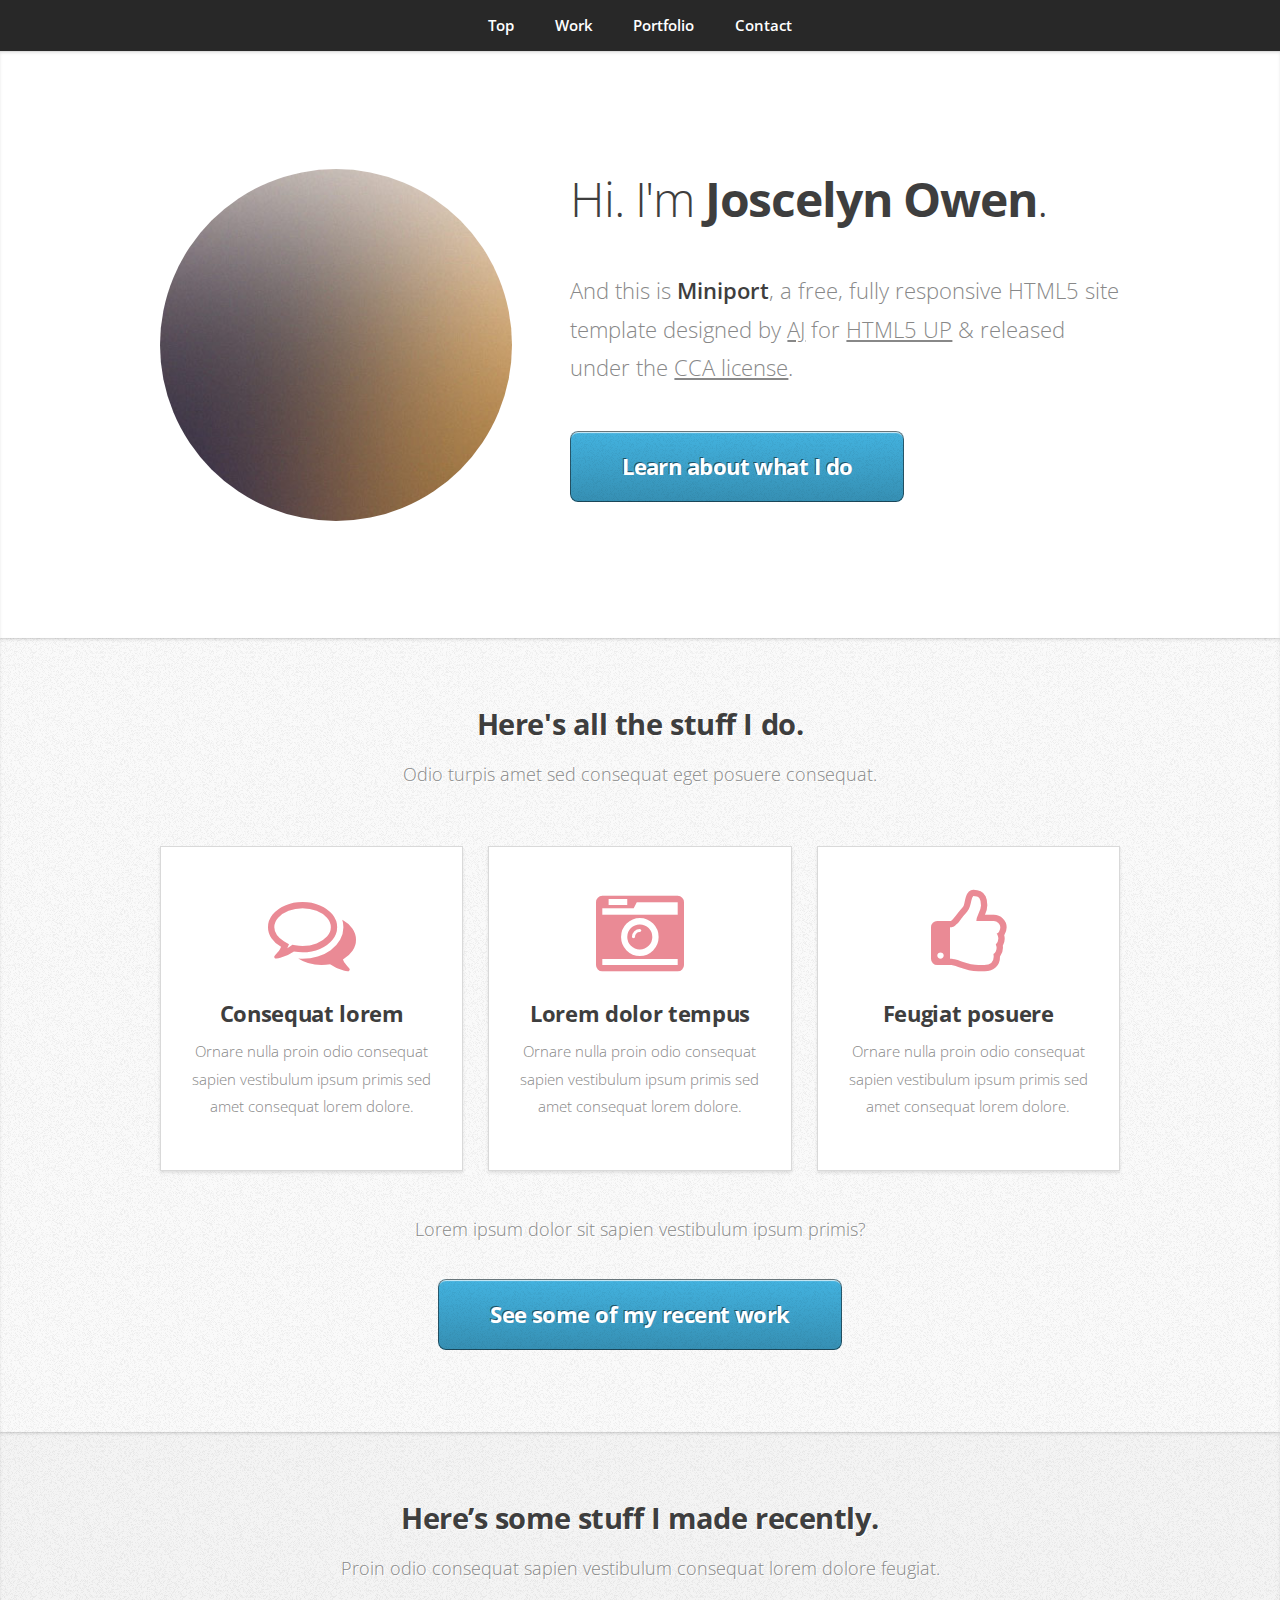
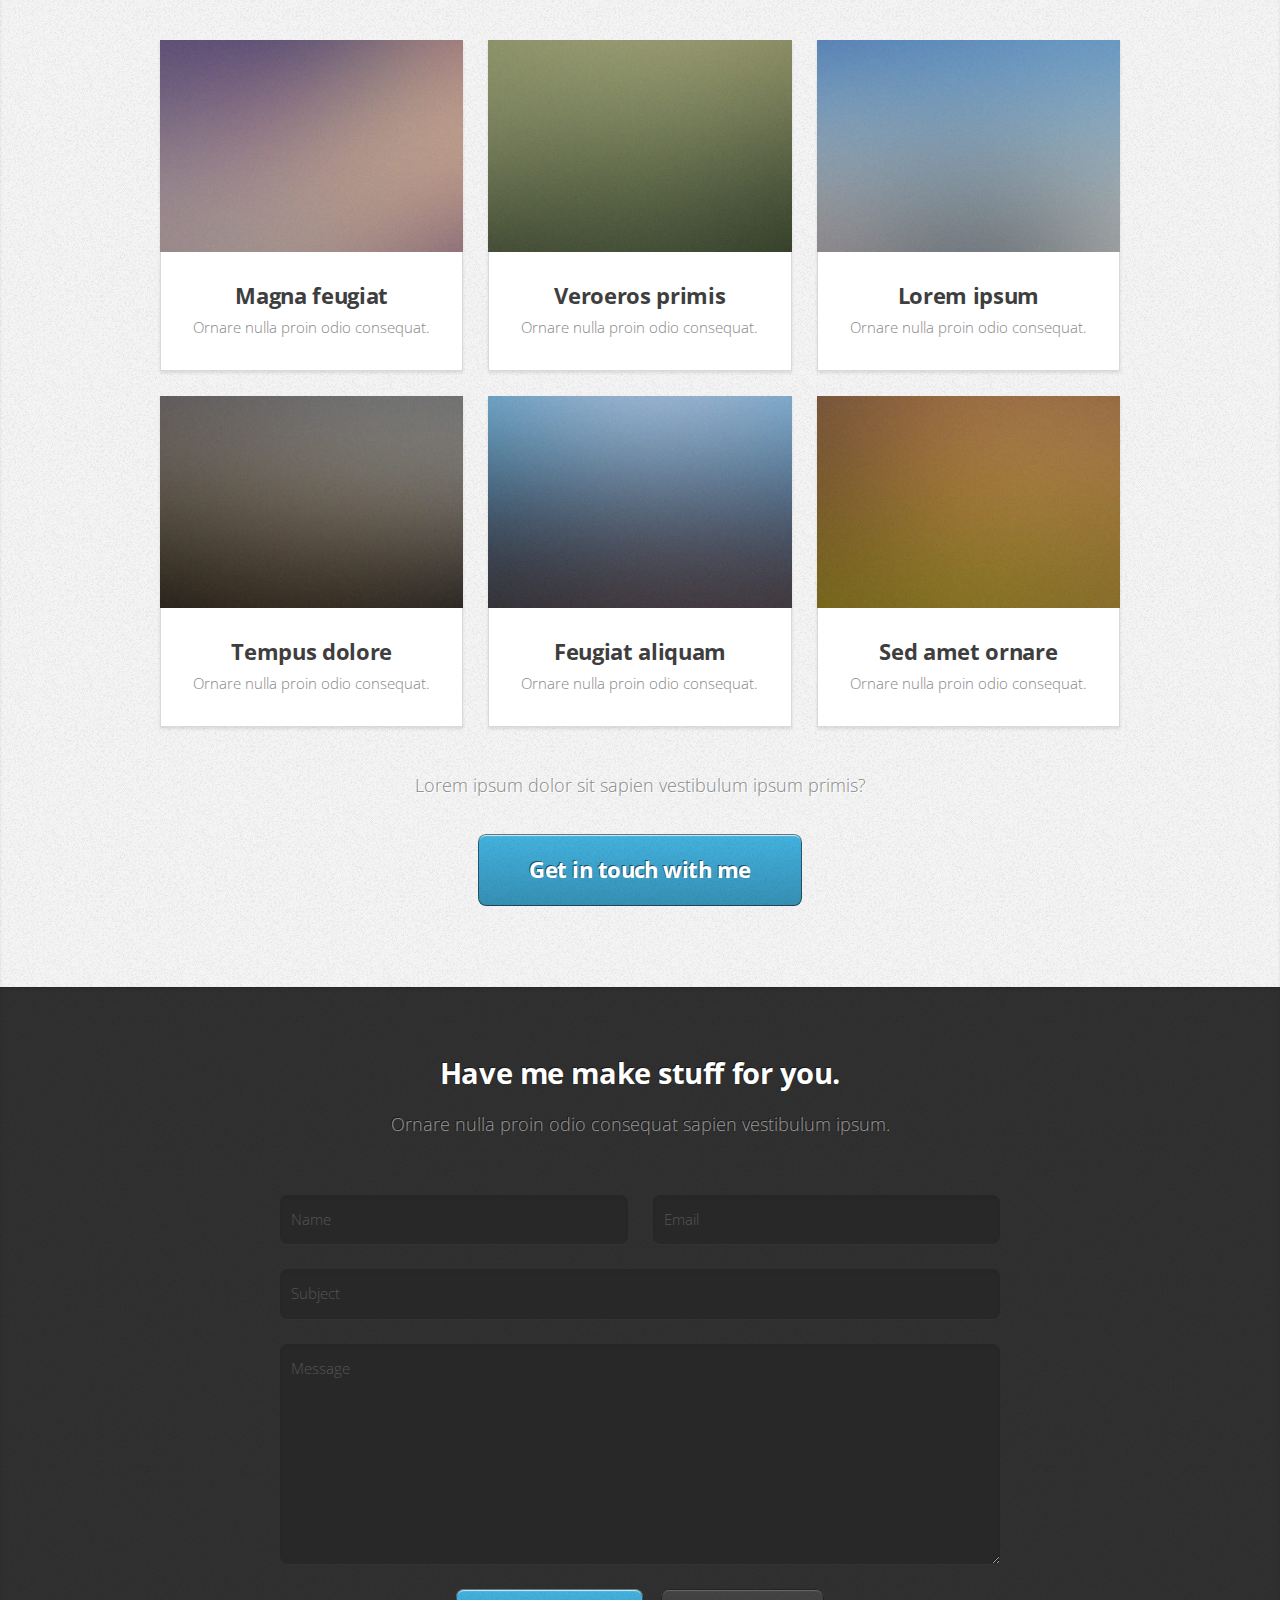
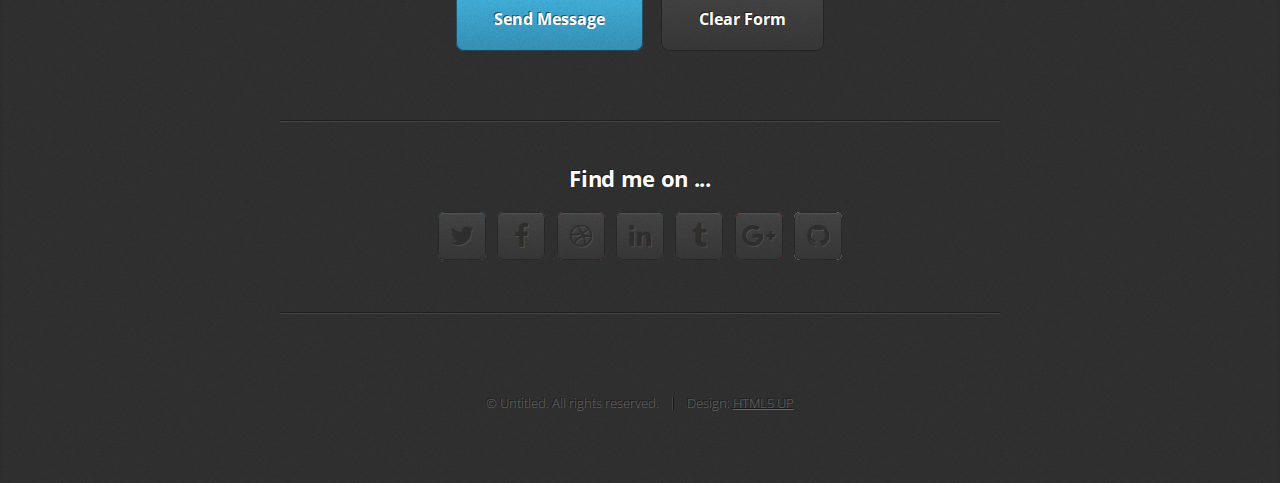
==== html5up-miniport/index.html @ d4a439ff "added a picture of me. changed the name to my name" ====
<!DOCTYPE HTML>
<!--
	Miniport by HTML5 UP
	html5up.net | @ajlkn
	Free for personal and commercial use under the CCA 3.0 license (html5up.net/license)
-->
<html>
	<head>
		<title>Joscelyn Owen Web Development</title>
		<meta charset="utf-8" />
		<meta name="viewport" content="width=device-width, initial-scale=1, user-scalable=no" />
		<link rel="stylesheet" href="assets/css/main.css" />
	</head>
	<body class="is-preload">

		<!-- Nav -->
			<nav id="nav">
				<ul class="container">
					<li><a href="#top">Top</a></li>
					<li><a href="#work">Work</a></li>
					<li><a href="#portfolio">Portfolio</a></li>
					<li><a href="#contact">Contact</a></li>
				</ul>
			</nav>

		<!-- Home -->
			<article id="top" class="wrapper style1">
				<div class="container">
					<div class="row">
						<div class="col-4 col-5-large col-12-medium">
							<span class="image fit"><img src="images/pic00.jpg" alt="" /></span>
						</div>
						<div class="col-8 col-7-large col-12-medium">
							<header>
								<h1>Hi. I'm <strong>Joscelyn Owen</strong>.</h1>
							</header>
							<p>And this is <strong>Miniport</strong>, a free, fully responsive HTML5 site template designed by <a href="http://twitter.com/ajlkn">AJ</a> for <a href="http://html5up.net">HTML5 UP</a> &amp; released under the <a href="http://html5up.net/license">CCA license</a>.</p>
							<a href="#work" class="button large scrolly">Learn about what I do</a>
						</div>
					</div>
				</div>
			</article>

		<!-- Work -->
			<article id="work" class="wrapper style2">
				<div class="container">
					<header>
						<h2>Here's all the stuff I do.</h2>
						<p>Odio turpis amet sed consequat eget posuere consequat.</p>
					</header>
					<div class="row aln-center">
						<div class="col-4 col-6-medium col-12-small">
							<section class="box style1">
								<span class="icon featured fa-comments-o"></span>
								<h3>Consequat lorem</h3>
								<p>Ornare nulla proin odio consequat sapien vestibulum ipsum primis sed amet consequat lorem dolore.</p>
							</section>
						</div>
						<div class="col-4 col-6-medium col-12-small">
							<section class="box style1">
								<span class="icon featured fa-camera-retro"></span>
								<h3>Lorem dolor tempus</h3>
								<p>Ornare nulla proin odio consequat sapien vestibulum ipsum primis sed amet consequat lorem dolore.</p>
							</section>
						</div>
						<div class="col-4 col-6-medium col-12-small">
							<section class="box style1">
								<span class="icon featured fa-thumbs-o-up"></span>
								<h3>Feugiat posuere</h3>
								<p>Ornare nulla proin odio consequat sapien vestibulum ipsum primis sed amet consequat lorem dolore.</p>
							</section>
						</div>
					</div>
					<footer>
						<p>Lorem ipsum dolor sit sapien vestibulum ipsum primis?</p>
						<a href="#portfolio" class="button large scrolly">See some of my recent work</a>
					</footer>
				</div>
			</article>

		<!-- Portfolio -->
			<article id="portfolio" class="wrapper style3">
				<div class="container">
					<header>
						<h2>Here’s some stuff I made recently.</h2>
						<p>Proin odio consequat  sapien vestibulum consequat lorem dolore feugiat.</p>
					</header>
					<div class="row">
						<div class="col-4 col-6-medium col-12-small">
							<article class="box style2">
								<a href="#" class="image featured"><img src="images/pic01.jpg" alt="" /></a>
								<h3><a href="#">Magna feugiat</a></h3>
								<p>Ornare nulla proin odio consequat.</p>
							</article>
						</div>
						<div class="col-4 col-6-medium col-12-small">
							<article class="box style2">
								<a href="#" class="image featured"><img src="images/pic02.jpg" alt="" /></a>
								<h3><a href="#">Veroeros primis</a></h3>
								<p>Ornare nulla proin odio consequat.</p>
							</article>
						</div>
						<div class="col-4 col-6-medium col-12-small">
							<article class="box style2">
								<a href="#" class="image featured"><img src="images/pic03.jpg" alt="" /></a>
								<h3><a href="#">Lorem ipsum</a></h3>
								<p>Ornare nulla proin odio consequat.</p>
							</article>
						</div>
						<div class="col-4 col-6-medium col-12-small">
							<article class="box style2">
								<a href="#" class="image featured"><img src="images/pic04.jpg" alt="" /></a>
								<h3><a href="#">Tempus dolore</a></h3>
								<p>Ornare nulla proin odio consequat.</p>
							</article>
						</div>
						<div class="col-4 col-6-medium col-12-small">
							<article class="box style2">
								<a href="#" class="image featured"><img src="images/pic05.jpg" alt="" /></a>
								<h3><a href="#">Feugiat aliquam</a></h3>
								<p>Ornare nulla proin odio consequat.</p>
							</article>
						</div>
						<div class="col-4 col-6-medium col-12-small">
							<article class="box style2">
								<a href="#" class="image featured"><img src="images/pic06.jpg" alt="" /></a>
								<h3><a href="#">Sed amet ornare</a></h3>
								<p>Ornare nulla proin odio consequat.</p>
							</article>
						</div>
					</div>
					<footer>
						<p>Lorem ipsum dolor sit sapien vestibulum ipsum primis?</p>
						<a href="#contact" class="button large scrolly">Get in touch with me</a>
					</footer>
				</div>
			</article>

		<!-- Contact -->
			<article id="contact" class="wrapper style4">
				<div class="container medium">
					<header>
						<h2>Have me make stuff for you.</h2>
						<p>Ornare nulla proin odio consequat sapien vestibulum ipsum.</p>
					</header>
					<div class="row">
						<div class="col-12">
							<form method="post" action="#">
								<div class="row">
									<div class="col-6 col-12-small">
										<input type="text" name="name" id="name" placeholder="Name" />
									</div>
									<div class="col-6 col-12-small">
										<input type="text" name="email" id="email" placeholder="Email" />
									</div>
									<div class="col-12">
										<input type="text" name="subject" id="subject" placeholder="Subject" />
									</div>
									<div class="col-12">
										<textarea name="message" id="message" placeholder="Message"></textarea>
									</div>
									<div class="col-12">
										<ul class="actions">
											<li><input type="submit" value="Send Message" /></li>
											<li><input type="reset" value="Clear Form" class="alt" /></li>
										</ul>
									</div>
								</div>
							</form>
						</div>
						<div class="col-12">
							<hr />
							<h3>Find me on ...</h3>
							<ul class="social">
								<li><a href="#" class="icon fa-twitter"><span class="label">Twitter</span></a></li>
								<li><a href="#" class="icon fa-facebook"><span class="label">Facebook</span></a></li>
								<li><a href="#" class="icon fa-dribbble"><span class="label">Dribbble</span></a></li>
								<li><a href="#" class="icon fa-linkedin"><span class="label">LinkedIn</span></a></li>
								<li><a href="#" class="icon fa-tumblr"><span class="label">Tumblr</span></a></li>
								<li><a href="#" class="icon fa-google-plus"><span class="label">Google+</span></a></li>
								<li><a href="#" class="icon fa-github"><span class="label">Github</span></a></li>
								<!--
								<li><a href="#" class="icon fa-rss"><span>RSS</span></a></li>
								<li><a href="#" class="icon fa-instagram"><span>Instagram</span></a></li>
								<li><a href="#" class="icon fa-foursquare"><span>Foursquare</span></a></li>
								<li><a href="#" class="icon fa-skype"><span>Skype</span></a></li>
								<li><a href="#" class="icon fa-soundcloud"><span>Soundcloud</span></a></li>
								<li><a href="#" class="icon fa-youtube"><span>YouTube</span></a></li>
								<li><a href="#" class="icon fa-blogger"><span>Blogger</span></a></li>
								<li><a href="#" class="icon fa-flickr"><span>Flickr</span></a></li>
								<li><a href="#" class="icon fa-vimeo"><span>Vimeo</span></a></li>
								-->
							</ul>
							<hr />
						</div>
					</div>
					<footer>
						<ul id="copyright">
							<li>&copy; Untitled. All rights reserved.</li><li>Design: <a href="http://html5up.net">HTML5 UP</a></li>
						</ul>
					</footer>
				</div>
			</article>

		<!-- Scripts -->
			<script src="assets/js/jquery.min.js"></script>
			<script src="assets/js/jquery.scrolly.min.js"></script>
			<script src="assets/js/browser.min.js"></script>
			<script src="assets/js/breakpoints.min.js"></script>
			<script src="assets/js/util.js"></script>
			<script src="assets/js/main.js"></script>

	</body>
</html>
---- html5up-miniport/assets/css/main.css ----
@import url("https://fonts.googleapis.com/css?family=Open+Sans:300,300italic,600,600italic,700");
@import url("font-awesome.min.css");

/*
	Miniport by HTML5 UP
	html5up.net | @ajlkn
	Free for personal and commercial use under the CCA 3.0 license (html5up.net/license)
*/

html, body, div, span, applet, object,
iframe, h1, h2, h3, h4, h5, h6, p, blockquote,
pre, a, abbr, acronym, address, big, cite,
code, del, dfn, em, img, ins, kbd, q, s, samp,
small, strike, strong, sub, sup, tt, var, b,
u, i, center, dl, dt, dd, ol, ul, li, fieldset,
form, label, legend, table, caption, tbody,
tfoot, thead, tr, th, td, article, aside,
canvas, details, embed, figure, figcaption,
footer, header, hgroup, menu, nav, output, ruby,
section, summary, time, mark, audio, video {
	margin: 0;
	padding: 0;
	border: 0;
	font-size: 100%;
	font: inherit;
	vertical-align: baseline;}

article, aside, details, figcaption, figure,
footer, header, hgroup, menu, nav, section {
	display: block;}

body {
	line-height: 1;
}

ol, ul {
	list-style: none;
}

blockquote, q {
	quotes: none;
}

	blockquote:before, blockquote:after, q:before, q:after {
		content: '';
		content: none;
	}

table {
	border-collapse: collapse;
	border-spacing: 0;
}

body {
	-webkit-text-size-adjust: none;
}

mark {
	background-color: transparent;
	color: inherit;
}

input::-moz-focus-inner {
	border: 0;
	padding: 0;
}

input, select, textarea {
	-moz-appearance: none;
	-webkit-appearance: none;
	-ms-appearance: none;
	appearance: none;
}

/* Basic */

	html {
		box-sizing: border-box;
	}

	*, *:before, *:after {
		box-sizing: inherit;
	}

	body {
		padding-top: 3.5em;
	}

		body.is-preload *, body.is-preload *:before, body.is-preload *:after {
			-moz-animation: none !important;
			-webkit-animation: none !important;
			-ms-animation: none !important;
			animation: none !important;
			-moz-transition: none !important;
			-webkit-transition: none !important;
			-ms-transition: none !important;
			transition: none !important;
		}

	body, input, textarea, select {
		font-family: 'Open Sans', sans-serif;
		line-height: 1.85em;
		color: #888;
		font-weight: 300;
		font-size: 13pt;
	}

	a {
		-moz-transition: color .2s ease-in-out;
		-webkit-transition: color .2s ease-in-out;
		-ms-transition: color .2s ease-in-out;
		transition: color .2s ease-in-out;
		color: #43B3E0;
		text-decoration: underline;
	}

		a:hover {
			color: #43bff0 !important;
		}

		a img {
			border: 0;
		}

	b, strong {
		font-weight: 600;
		color: #3e3e3e;
	}

	i, em {
		font-style: italic;
	}

	sub {
		position: relative;
		top: 0.5em;
		font-size: 0.8em;
	}

	sup {
		position: relative;
		top: -0.5em;
		font-size: 0.8em;
	}

	blockquote {
		border-left: solid 0.75em #eee;
		padding: 1em 0 1em 1.5em;
		font-style: italic;
	}

	h1, h2, h3, h4, h5, h6 {
		color: #3e3e3e;
		margin: 0 0 0.75em 0;
	}

	h1 a, h2 a, h3 a, h4 a, h5 a, h6 a {
		text-decoration: none;
		color: inherit;
	}

	h2, h3, h4, h5, h6 {
		font-weight: 700;
	}

	h1 {
		font-size: 3.25em;
		letter-spacing: -0.025em;
		font-weight: 300;
	}

		h1 strong {
			font-weight: 700;
		}

	h2 {
		font-size: 2em;
		letter-spacing: -0.015em;
	}

	h3 {
		font-size: 1.5em;
		letter-spacing: -0.015em;
	}

	em, i {
		font-style: italic;
	}

	br.clear {
		clear: both;
	}

	hr {
		border: 0;
		border-top: solid 1px #444;
		border-top-color: rgba(0, 0, 0, 0.35);
		box-shadow: 0px 1px 0px 0px rgba(255, 255, 255, 0.1);
		height: 1px;
		margin: 3em 0;
	}

	p, ul, ol, dl, table {
		margin-bottom: 2em;
	}

	header {
		margin: 0 0 3em 0;
	}

		header > p {
			font-size: 1.25em;
			margin: 0;
		}

	footer {
		margin: 3em 0 0 0;
	}

		footer > p {
			font-size: 1.25em;
		}

/* Container */

	.container {
		margin: 0 auto;
		max-width: calc(100% - 50px);
		width: 1200px;
	}

		.container.medium {
			width: 900px;
		}

		@media screen and (max-width: 1680px) {

			.container {
				width: 1200px;
			}

				.container.medium {
					width: 900px;
				}

		}

		@media screen and (max-width: 1280px) {

			.container {
				width: 960px;
			}

				.container.medium {
					width: 720px;
				}

		}

		@media screen and (max-width: 980px) {

			.container {
				width: 100%;
			}

				.container.medium {
					width: 75%;
				}

		}

		@media screen and (max-width: 736px) {

			.container {
				width: 100%;
				max-width: calc(100% - 30px);
			}

				.container.medium {
					width: 100%;
				}

		}

/* Row */

	.row {
		display: flex;
		flex-wrap: wrap;
		box-sizing: border-box;
		align-items: stretch;
	}

		.row > * {
			box-sizing: border-box;
		}

		.row.gtr-uniform > * > :last-child {
			margin-bottom: 0;
		}

		.row.aln-left {
			justify-content: flex-start;
		}

		.row.aln-center {
			justify-content: center;
		}

		.row.aln-right {
			justify-content: flex-end;
		}

		.row.aln-top {
			align-items: flex-start;
		}

		.row.aln-middle {
			align-items: center;
		}

		.row.aln-bottom {
			align-items: flex-end;
		}

		.row > .imp {
			order: -1;
		}

		.row > .col-1 {
			width: 8.3333333333%;
		}

		.row > .off-1 {
			margin-left: 8.3333333333%;
		}

		.row > .col-2 {
			width: 16.6666666667%;
		}

		.row > .off-2 {
			margin-left: 16.6666666667%;
		}

		.row > .col-3 {
			width: 25%;
		}

		.row > .off-3 {
			margin-left: 25%;
		}

		.row > .col-4 {
			width: 33.3333333333%;
		}

		.row > .off-4 {
			margin-left: 33.3333333333%;
		}

		.row > .col-5 {
			width: 41.6666666667%;
		}

		.row > .off-5 {
			margin-left: 41.6666666667%;
		}

		.row > .col-6 {
			width: 50%;
		}

		.row > .off-6 {
			margin-left: 50%;
		}

		.row > .col-7 {
			width: 58.3333333333%;
		}

		.row > .off-7 {
			margin-left: 58.3333333333%;
		}

		.row > .col-8 {
			width: 66.6666666667%;
		}

		.row > .off-8 {
			margin-left: 66.6666666667%;
		}

		.row > .col-9 {
			width: 75%;
		}

		.row > .off-9 {
			margin-left: 75%;
		}

		.row > .col-10 {
			width: 83.3333333333%;
		}

		.row > .off-10 {
			margin-left: 83.3333333333%;
		}

		.row > .col-11 {
			width: 91.6666666667%;
		}

		.row > .off-11 {
			margin-left: 91.6666666667%;
		}

		.row > .col-12 {
			width: 100%;
		}

		.row > .off-12 {
			margin-left: 100%;
		}

		.row.gtr-0 {
			margin-top: 0px;
			margin-left: 0px;
		}

			.row.gtr-0 > * {
				padding: 0px 0 0 0px;
			}

			.row.gtr-0.gtr-uniform {
				margin-top: 0px;
			}

				.row.gtr-0.gtr-uniform > * {
					padding-top: 0px;
				}

		.row.gtr-25 {
			margin-top: -6.25px;
			margin-left: -6.25px;
		}

			.row.gtr-25 > * {
				padding: 6.25px 0 0 6.25px;
			}

			.row.gtr-25.gtr-uniform {
				margin-top: -6.25px;
			}

				.row.gtr-25.gtr-uniform > * {
					padding-top: 6.25px;
				}

		.row.gtr-50 {
			margin-top: -12.5px;
			margin-left: -12.5px;
		}

			.row.gtr-50 > * {
				padding: 12.5px 0 0 12.5px;
			}

			.row.gtr-50.gtr-uniform {
				margin-top: -12.5px;
			}

				.row.gtr-50.gtr-uniform > * {
					padding-top: 12.5px;
				}

		.row {
			margin-top: -25px;
			margin-left: -25px;
		}

			.row > * {
				padding: 25px 0 0 25px;
			}

			.row.gtr-uniform {
				margin-top: -25px;
			}

				.row.gtr-uniform > * {
					padding-top: 25px;
				}

		.row.gtr-150 {
			margin-top: -37.5px;
			margin-left: -37.5px;
		}

			.row.gtr-150 > * {
				padding: 37.5px 0 0 37.5px;
			}

			.row.gtr-150.gtr-uniform {
				margin-top: -37.5px;
			}

				.row.gtr-150.gtr-uniform > * {
					padding-top: 37.5px;
				}

		.row.gtr-200 {
			margin-top: -50px;
			margin-left: -50px;
		}

			.row.gtr-200 > * {
				padding: 50px 0 0 50px;
			}

			.row.gtr-200.gtr-uniform {
				margin-top: -50px;
			}

				.row.gtr-200.gtr-uniform > * {
					padding-top: 50px;
				}

		@media screen and (max-width: 1680px) {

			.row {
				display: flex;
				flex-wrap: wrap;
				box-sizing: border-box;
				align-items: stretch;
			}

				.row > * {
					box-sizing: border-box;
				}

				.row.gtr-uniform > * > :last-child {
					margin-bottom: 0;
				}

				.row.aln-left {
					justify-content: flex-start;
				}

				.row.aln-center {
					justify-content: center;
				}

				.row.aln-right {
					justify-content: flex-end;
				}

				.row.aln-top {
					align-items: flex-start;
				}

				.row.aln-middle {
					align-items: center;
				}

				.row.aln-bottom {
					align-items: flex-end;
				}

				.row > .imp-xlarge {
					order: -1;
				}

				.row > .col-1-xlarge {
					width: 8.3333333333%;
				}

				.row > .off-1-xlarge {
					margin-left: 8.3333333333%;
				}

				.row > .col-2-xlarge {
					width: 16.6666666667%;
				}

				.row > .off-2-xlarge {
					margin-left: 16.6666666667%;
				}

				.row > .col-3-xlarge {
					width: 25%;
				}

				.row > .off-3-xlarge {
					margin-left: 25%;
				}

				.row > .col-4-xlarge {
					width: 33.3333333333%;
				}

				.row > .off-4-xlarge {
					margin-left: 33.3333333333%;
				}

				.row > .col-5-xlarge {
					width: 41.6666666667%;
				}

				.row > .off-5-xlarge {
					margin-left: 41.6666666667%;
				}

				.row > .col-6-xlarge {
					width: 50%;
				}

				.row > .off-6-xlarge {
					margin-left: 50%;
				}

				.row > .col-7-xlarge {
					width: 58.3333333333%;
				}

				.row > .off-7-xlarge {
					margin-left: 58.3333333333%;
				}

				.row > .col-8-xlarge {
					width: 66.6666666667%;
				}

				.row > .off-8-xlarge {
					margin-left: 66.6666666667%;
				}

				.row > .col-9-xlarge {
					width: 75%;
				}

				.row > .off-9-xlarge {
					margin-left: 75%;
				}

				.row > .col-10-xlarge {
					width: 83.3333333333%;
				}

				.row > .off-10-xlarge {
					margin-left: 83.3333333333%;
				}

				.row > .col-11-xlarge {
					width: 91.6666666667%;
				}

				.row > .off-11-xlarge {
					margin-left: 91.6666666667%;
				}

				.row > .col-12-xlarge {
					width: 100%;
				}

				.row > .off-12-xlarge {
					margin-left: 100%;
				}

				.row.gtr-0 {
					margin-top: 0px;
					margin-left: 0px;
				}

					.row.gtr-0 > * {
						padding: 0px 0 0 0px;
					}

					.row.gtr-0.gtr-uniform {
						margin-top: 0px;
					}

						.row.gtr-0.gtr-uniform > * {
							padding-top: 0px;
						}

				.row.gtr-25 {
					margin-top: -6.25px;
					margin-left: -6.25px;
				}

					.row.gtr-25 > * {
						padding: 6.25px 0 0 6.25px;
					}

					.row.gtr-25.gtr-uniform {
						margin-top: -6.25px;
					}

						.row.gtr-25.gtr-uniform > * {
							padding-top: 6.25px;
						}

				.row.gtr-50 {
					margin-top: -12.5px;
					margin-left: -12.5px;
				}

					.row.gtr-50 > * {
						padding: 12.5px 0 0 12.5px;
					}

					.row.gtr-50.gtr-uniform {
						margin-top: -12.5px;
					}

						.row.gtr-50.gtr-uniform > * {
							padding-top: 12.5px;
						}

				.row {
					margin-top: -25px;
					margin-left: -25px;
				}

					.row > * {
						padding: 25px 0 0 25px;
					}

					.row.gtr-uniform {
						margin-top: -25px;
					}

						.row.gtr-uniform > * {
							padding-top: 25px;
						}

				.row.gtr-150 {
					margin-top: -37.5px;
					margin-left: -37.5px;
				}

					.row.gtr-150 > * {
						padding: 37.5px 0 0 37.5px;
					}

					.row.gtr-150.gtr-uniform {
						margin-top: -37.5px;
					}

						.row.gtr-150.gtr-uniform > * {
							padding-top: 37.5px;
						}

				.row.gtr-200 {
					margin-top: -50px;
					margin-left: -50px;
				}

					.row.gtr-200 > * {
						padding: 50px 0 0 50px;
					}

					.row.gtr-200.gtr-uniform {
						margin-top: -50px;
					}

						.row.gtr-200.gtr-uniform > * {
							padding-top: 50px;
						}

		}

		@media screen and (max-width: 1280px) {

			.row {
				display: flex;
				flex-wrap: wrap;
				box-sizing: border-box;
				align-items: stretch;
			}

				.row > * {
					box-sizing: border-box;
				}

				.row.gtr-uniform > * > :last-child {
					margin-bottom: 0;
				}

				.row.aln-left {
					justify-content: flex-start;
				}

				.row.aln-center {
					justify-content: center;
				}

				.row.aln-right {
					justify-content: flex-end;
				}

				.row.aln-top {
					align-items: flex-start;
				}

				.row.aln-middle {
					align-items: center;
				}

				.row.aln-bottom {
					align-items: flex-end;
				}

				.row > .imp-large {
					order: -1;
				}

				.row > .col-1-large {
					width: 8.3333333333%;
				}

				.row > .off-1-large {
					margin-left: 8.3333333333%;
				}

				.row > .col-2-large {
					width: 16.6666666667%;
				}

				.row > .off-2-large {
					margin-left: 16.6666666667%;
				}

				.row > .col-3-large {
					width: 25%;
				}

				.row > .off-3-large {
					margin-left: 25%;
				}

				.row > .col-4-large {
					width: 33.3333333333%;
				}

				.row > .off-4-large {
					margin-left: 33.3333333333%;
				}

				.row > .col-5-large {
					width: 41.6666666667%;
				}

				.row > .off-5-large {
					margin-left: 41.6666666667%;
				}

				.row > .col-6-large {
					width: 50%;
				}

				.row > .off-6-large {
					margin-left: 50%;
				}

				.row > .col-7-large {
					width: 58.3333333333%;
				}

				.row > .off-7-large {
					margin-left: 58.3333333333%;
				}

				.row > .col-8-large {
					width: 66.6666666667%;
				}

				.row > .off-8-large {
					margin-left: 66.6666666667%;
				}

				.row > .col-9-large {
					width: 75%;
				}

				.row > .off-9-large {
					margin-left: 75%;
				}

				.row > .col-10-large {
					width: 83.3333333333%;
				}

				.row > .off-10-large {
					margin-left: 83.3333333333%;
				}

				.row > .col-11-large {
					width: 91.6666666667%;
				}

				.row > .off-11-large {
					margin-left: 91.6666666667%;
				}

				.row > .col-12-large {
					width: 100%;
				}

				.row > .off-12-large {
					margin-left: 100%;
				}

				.row.gtr-0 {
					margin-top: 0px;
					margin-left: 0px;
				}

					.row.gtr-0 > * {
						padding: 0px 0 0 0px;
					}

					.row.gtr-0.gtr-uniform {
						margin-top: 0px;
					}

						.row.gtr-0.gtr-uniform > * {
							padding-top: 0px;
						}

				.row.gtr-25 {
					margin-top: -6.25px;
					margin-left: -6.25px;
				}

					.row.gtr-25 > * {
						padding: 6.25px 0 0 6.25px;
					}

					.row.gtr-25.gtr-uniform {
						margin-top: -6.25px;
					}

						.row.gtr-25.gtr-uniform > * {
							padding-top: 6.25px;
						}

				.row.gtr-50 {
					margin-top: -12.5px;
					margin-left: -12.5px;
				}

					.row.gtr-50 > * {
						padding: 12.5px 0 0 12.5px;
					}

					.row.gtr-50.gtr-uniform {
						margin-top: -12.5px;
					}

						.row.gtr-50.gtr-uniform > * {
							padding-top: 12.5px;
						}

				.row {
					margin-top: -25px;
					margin-left: -25px;
				}

					.row > * {
						padding: 25px 0 0 25px;
					}

					.row.gtr-uniform {
						margin-top: -25px;
					}

						.row.gtr-uniform > * {
							padding-top: 25px;
						}

				.row.gtr-150 {
					margin-top: -37.5px;
					margin-left: -37.5px;
				}

					.row.gtr-150 > * {
						padding: 37.5px 0 0 37.5px;
					}

					.row.gtr-150.gtr-uniform {
						margin-top: -37.5px;
					}

						.row.gtr-150.gtr-uniform > * {
							padding-top: 37.5px;
						}

				.row.gtr-200 {
					margin-top: -50px;
					margin-left: -50px;
				}

					.row.gtr-200 > * {
						padding: 50px 0 0 50px;
					}

					.row.gtr-200.gtr-uniform {
						margin-top: -50px;
					}

						.row.gtr-200.gtr-uniform > * {
							padding-top: 50px;
						}

		}

		@media screen and (max-width: 980px) {

			.row {
				display: flex;
				flex-wrap: wrap;
				box-sizing: border-box;
				align-items: stretch;
			}

				.row > * {
					box-sizing: border-box;
				}

				.row.gtr-uniform > * > :last-child {
					margin-bottom: 0;
				}

				.row.aln-left {
					justify-content: flex-start;
				}

				.row.aln-center {
					justify-content: center;
				}

				.row.aln-right {
					justify-content: flex-end;
				}

				.row.aln-top {
					align-items: flex-start;
				}

				.row.aln-middle {
					align-items: center;
				}

				.row.aln-bottom {
					align-items: flex-end;
				}

				.row > .imp-medium {
					order: -1;
				}

				.row > .col-1-medium {
					width: 8.3333333333%;
				}

				.row > .off-1-medium {
					margin-left: 8.3333333333%;
				}

				.row > .col-2-medium {
					width: 16.6666666667%;
				}

				.row > .off-2-medium {
					margin-left: 16.6666666667%;
				}

				.row > .col-3-medium {
					width: 25%;
				}

				.row > .off-3-medium {
					margin-left: 25%;
				}

				.row > .col-4-medium {
					width: 33.3333333333%;
				}

				.row > .off-4-medium {
					margin-left: 33.3333333333%;
				}

				.row > .col-5-medium {
					width: 41.6666666667%;
				}

				.row > .off-5-medium {
					margin-left: 41.6666666667%;
				}

				.row > .col-6-medium {
					width: 50%;
				}

				.row > .off-6-medium {
					margin-left: 50%;
				}

				.row > .col-7-medium {
					width: 58.3333333333%;
				}

				.row > .off-7-medium {
					margin-left: 58.3333333333%;
				}

				.row > .col-8-medium {
					width: 66.6666666667%;
				}

				.row > .off-8-medium {
					margin-left: 66.6666666667%;
				}

				.row > .col-9-medium {
					width: 75%;
				}

				.row > .off-9-medium {
					margin-left: 75%;
				}

				.row > .col-10-medium {
					width: 83.3333333333%;
				}

				.row > .off-10-medium {
					margin-left: 83.3333333333%;
				}

				.row > .col-11-medium {
					width: 91.6666666667%;
				}

				.row > .off-11-medium {
					margin-left: 91.6666666667%;
				}

				.row > .col-12-medium {
					width: 100%;
				}

				.row > .off-12-medium {
					margin-left: 100%;
				}

				.row.gtr-0 {
					margin-top: 0px;
					margin-left: 0px;
				}

					.row.gtr-0 > * {
						padding: 0px 0 0 0px;
					}

					.row.gtr-0.gtr-uniform {
						margin-top: 0px;
					}

						.row.gtr-0.gtr-uniform > * {
							padding-top: 0px;
						}

				.row.gtr-25 {
					margin-top: -6.25px;
					margin-left: -6.25px;
				}

					.row.gtr-25 > * {
						padding: 6.25px 0 0 6.25px;
					}

					.row.gtr-25.gtr-uniform {
						margin-top: -6.25px;
					}

						.row.gtr-25.gtr-uniform > * {
							padding-top: 6.25px;
						}

				.row.gtr-50 {
					margin-top: -12.5px;
					margin-left: -12.5px;
				}

					.row.gtr-50 > * {
						padding: 12.5px 0 0 12.5px;
					}

					.row.gtr-50.gtr-uniform {
						margin-top: -12.5px;
					}

						.row.gtr-50.gtr-uniform > * {
							padding-top: 12.5px;
						}

				.row {
					margin-top: -25px;
					margin-left: -25px;
				}

					.row > * {
						padding: 25px 0 0 25px;
					}

					.row.gtr-uniform {
						margin-top: -25px;
					}

						.row.gtr-uniform > * {
							padding-top: 25px;
						}

				.row.gtr-150 {
					margin-top: -37.5px;
					margin-left: -37.5px;
				}

					.row.gtr-150 > * {
						padding: 37.5px 0 0 37.5px;
					}

					.row.gtr-150.gtr-uniform {
						margin-top: -37.5px;
					}

						.row.gtr-150.gtr-uniform > * {
							padding-top: 37.5px;
						}

				.row.gtr-200 {
					margin-top: -50px;
					margin-left: -50px;
				}

					.row.gtr-200 > * {
						padding: 50px 0 0 50px;
					}

					.row.gtr-200.gtr-uniform {
						margin-top: -50px;
					}

						.row.gtr-200.gtr-uniform > * {
							padding-top: 50px;
						}

		}

		@media screen and (max-width: 736px) {

			.row {
				display: flex;
				flex-wrap: wrap;
				box-sizing: border-box;
				align-items: stretch;
			}

				.row > * {
					box-sizing: border-box;
				}

				.row.gtr-uniform > * > :last-child {
					margin-bottom: 0;
				}

				.row.aln-left {
					justify-content: flex-start;
				}

				.row.aln-center {
					justify-content: center;
				}

				.row.aln-right {
					justify-content: flex-end;
				}

				.row.aln-top {
					align-items: flex-start;
				}

				.row.aln-middle {
					align-items: center;
				}

				.row.aln-bottom {
					align-items: flex-end;
				}

				.row > .imp-small {
					order: -1;
				}

				.row > .col-1-small {
					width: 8.3333333333%;
				}

				.row > .off-1-small {
					margin-left: 8.3333333333%;
				}

				.row > .col-2-small {
					width: 16.6666666667%;
				}

				.row > .off-2-small {
					margin-left: 16.6666666667%;
				}

				.row > .col-3-small {
					width: 25%;
				}

				.row > .off-3-small {
					margin-left: 25%;
				}

				.row > .col-4-small {
					width: 33.3333333333%;
				}

				.row > .off-4-small {
					margin-left: 33.3333333333%;
				}

				.row > .col-5-small {
					width: 41.6666666667%;
				}

				.row > .off-5-small {
					margin-left: 41.6666666667%;
				}

				.row > .col-6-small {
					width: 50%;
				}

				.row > .off-6-small {
					margin-left: 50%;
				}

				.row > .col-7-small {
					width: 58.3333333333%;
				}

				.row > .off-7-small {
					margin-left: 58.3333333333%;
				}

				.row > .col-8-small {
					width: 66.6666666667%;
				}

				.row > .off-8-small {
					margin-left: 66.6666666667%;
				}

				.row > .col-9-small {
					width: 75%;
				}

				.row > .off-9-small {
					margin-left: 75%;
				}

				.row > .col-10-small {
					width: 83.3333333333%;
				}

				.row > .off-10-small {
					margin-left: 83.3333333333%;
				}

				.row > .col-11-small {
					width: 91.6666666667%;
				}

				.row > .off-11-small {
					margin-left: 91.6666666667%;
				}

				.row > .col-12-small {
					width: 100%;
				}

				.row > .off-12-small {
					margin-left: 100%;
				}

				.row.gtr-0 {
					margin-top: 0px;
					margin-left: 0px;
				}

					.row.gtr-0 > * {
						padding: 0px 0 0 0px;
					}

					.row.gtr-0.gtr-uniform {
						margin-top: 0px;
					}

						.row.gtr-0.gtr-uniform > * {
							padding-top: 0px;
						}

				.row.gtr-25 {
					margin-top: -3.75px;
					margin-left: -3.75px;
				}

					.row.gtr-25 > * {
						padding: 3.75px 0 0 3.75px;
					}

					.row.gtr-25.gtr-uniform {
						margin-top: -3.75px;
					}

						.row.gtr-25.gtr-uniform > * {
							padding-top: 3.75px;
						}

				.row.gtr-50 {
					margin-top: -7.5px;
					margin-left: -7.5px;
				}

					.row.gtr-50 > * {
						padding: 7.5px 0 0 7.5px;
					}

					.row.gtr-50.gtr-uniform {
						margin-top: -7.5px;
					}

						.row.gtr-50.gtr-uniform > * {
							padding-top: 7.5px;
						}

				.row {
					margin-top: -15px;
					margin-left: -15px;
				}

					.row > * {
						padding: 15px 0 0 15px;
					}

					.row.gtr-uniform {
						margin-top: -15px;
					}

						.row.gtr-uniform > * {
							padding-top: 15px;
						}

				.row.gtr-150 {
					margin-top: -22.5px;
					margin-left: -22.5px;
				}

					.row.gtr-150 > * {
						padding: 22.5px 0 0 22.5px;
					}

					.row.gtr-150.gtr-uniform {
						margin-top: -22.5px;
					}

						.row.gtr-150.gtr-uniform > * {
							padding-top: 22.5px;
						}

				.row.gtr-200 {
					margin-top: -30px;
					margin-left: -30px;
				}

					.row.gtr-200 > * {
						padding: 30px 0 0 30px;
					}

					.row.gtr-200.gtr-uniform {
						margin-top: -30px;
					}

						.row.gtr-200.gtr-uniform > * {
							padding-top: 30px;
						}

		}

/* Form */

	form label {
		color: #3e3e3e;
		font-weight: 700;
		display: block;
		margin: 0 0 0.5em 0;
	}

	form input[type=text],
	form input[type=email],
	form input[type=password],
	form select,
	form textarea {
		-moz-transition: background .2s ease-in-out, box-shadow .2s ease-in-out;
		-webkit-transition: background .2s ease-in-out, box-shadow .2s ease-in-out;
		-ms-transition: background .2s ease-in-out, box-shadow .2s ease-in-out;
		transition: background .2s ease-in-out, box-shadow .2s ease-in-out;
		-webkit-appearance: none;
		display: block;
		border: 0;
		padding: 0.75em;
		font-size: 1em;
		border-radius: 8px;
		border: solid 1px #ddd;
		background: #fff;
		color: #bbb;
		box-shadow: inset 0px 2px 3px 1px rgba(0, 0, 0, 0.05), 0px 1px 0px 0px rgba(255, 255, 255, 0.025);
		width: 100%;
	}

		form input[type=text]:focus,
		form input[type=email]:focus,
		form input[type=password]:focus,
		form select:focus,
		form textarea:focus {
			background: #fafafa;
			box-shadow: inset 0px 2px 5px 0px rgba(0, 0, 0, 0.05), 0px 1px 0px 0px rgba(255, 255, 255, 0.025), inset 0px 0px 2px 1px #43bff0;
		}

	form textarea {
		height: 15em;
	}

	form .actions:last-child {
		margin-bottom: 0;
	}

	form ::-webkit-input-placeholder {
		color: #555 !important;
	}

	form :-moz-placeholder {
		color: #555 !important;
	}

	form ::-moz-placeholder {
		color: #555 !important;
	}

	form :-ms-input-placeholder {
		color: #555 !important;
	}

	form ::-moz-focus-inner {
		border: 0;
	}

/* Tables */

	table {
		width: 100%;
	}

		table.default {
			width: 100%;
		}

			table.default tr {
				border-top: solid 1px #eee;
			}

				table.default tr:first-child {
					border-top: 0;
				}

			table.default td {
				padding: 0.5em 1em 0.5em 1em;
			}

			table.default th {
				text-align: left;
				padding: 0.5em 1em 0.5em 1em;
				font-weight: 600;
				margin: 0 0 1em 0;
			}

			table.default thead {
				background: #4f4f4f;
				color: #fff;
			}

/* Section/Article */

	section, article {
		margin-bottom: 3em;
	}

	section > :last-child,
	article > :last-child,
	section:last-child,
	article:last-child {
		margin-bottom: 0;
	}

/* Image */

	.image {
		display: inline-block;
		position: relative;
	}

		.image img {
			display: block;
			width: 100%;
		}

		.image.fit {
			display: block;
			width: 100%;
		}

		.image.featured {
			display: block;
			width: 100%;
			margin: 0 0 2em 0;
		}

		.image.left {
			float: left;
			margin: 0 2em 2em 0;
		}

		.image.centered {
			display: block;
			margin: 0 0 2em 0;
		}

			.image.centered img {
				margin: 0 auto;
				width: auto;
			}

/* Button */

	input[type="button"],
	input[type="submit"],
	input[type="reset"],
	button,
	.button {
		background-image: url("images/bg.png"), -moz-linear-gradient(top, rgba(0, 0, 0, 0), rgba(0, 0, 0, 0.2));
		background-image: url("images/bg.png"), -webkit-linear-gradient(top, rgba(0, 0, 0, 0), rgba(0, 0, 0, 0.2));
		background-image: url("images/bg.png"), -ms-linear-gradient(top, rgba(0, 0, 0, 0), rgba(0, 0, 0, 0.2));
		background-image: url("images/bg.png"), linear-gradient(top, rgba(0, 0, 0, 0), rgba(0, 0, 0, 0.2));
		-moz-transition: background-color .2s ease-in-out;
		-webkit-transition: background-color .2s ease-in-out;
		-ms-transition: background-color .2s ease-in-out;
		transition: background-color .2s ease-in-out;
		-webkit-appearance: none;
		position: relative;
		display: inline-block;
		color: #fff !important;
		text-decoration: none;
		font-weight: 700;
		border: 0;
		outline: 0;
		cursor: pointer;
		border-radius: 8px;
		text-shadow: -1px -1px 0.5px rgba(0, 0, 0, 0.5);
		overflow: hidden;
		box-shadow: inset 0px 0px 0px 1px rgba(0, 0, 0, 0.5), inset 0px 2px 1px 0px rgba(255, 255, 255, 0.75);
		background-color: #43B3E0;
		padding: 1em 2.35em 1em 2.35em;
		font-size: 1.1em;
		max-width: 24em;
	}

		input[type="button"]:hover,
		input[type="submit"]:hover,
		input[type="reset"]:hover,
		button:hover,
		.button:hover {
			background-color: #43bff0;
			color: #fff !important;
		}

		input[type="button"]:active,
		input[type="submit"]:active,
		input[type="reset"]:active,
		button:active,
		.button:active {
			background-color: #3BA8D3;
			top: 1px;
		}

		input[type="button"].large,
		input[type="submit"].large,
		input[type="reset"].large,
		button.large,
		.button.large {
			font-size: 1.5em;
			letter-spacing: -0.025em;
		}

		input[type="button"].alt,
		input[type="submit"].alt,
		input[type="reset"].alt,
		button.alt,
		.button.alt {
			background-color: #444;
			box-shadow: inset 0px 0px 0px 1px #242424, inset 0px 2px 1px 0px rgba(255, 255, 255, 0.2);
		}

			input[type="button"].alt:hover,
			input[type="submit"].alt:hover,
			input[type="reset"].alt:hover,
			button.alt:hover,
			.button.alt:hover {
				background-color: #4f4f4f;
				color: #fff !important;
			}

			input[type="button"].alt:active,
			input[type="submit"].alt:active,
			input[type="reset"].alt:active,
			button.alt:active,
			.button.alt:active {
				background-color: #3f3f3f;
			}

/* List */

	ul {
		list-style: disc;
		padding-left: 1em;
	}

		ul li {
			padding-left: 0.5em;
		}

	ol {
		list-style: decimal;
		padding-left: 1.25em;
	}

		ol li {
			padding-left: 0.25em;
		}

/* Social */

	ul.social {
		cursor: default;
		margin: 0;
		list-style: none;
		padding-left: 0;
	}

		ul.social li {
			position: relative;
			display: inline-block;
			margin: 0.25em;
			top: 0;
			padding-left: 0;
		}

			ul.social li a {
				-moz-transition: top .2s ease-in-out;
				-webkit-transition: top .2s ease-in-out;
				-ms-transition: top .2s ease-in-out;
				transition: top .2s ease-in-out;
				display: block;
				width: 48px;
				height: 48px;
				border-radius: 6px;
				top: 0;
				position: relative;
			}

				ul.social li a:before {
					background-image: url("images/bg.png"), -moz-linear-gradient(top, rgba(0, 0, 0, 0), rgba(0, 0, 0, 0.2));
					background-image: url("images/bg.png"), -webkit-linear-gradient(top, rgba(0, 0, 0, 0), rgba(0, 0, 0, 0.2));
					background-image: url("images/bg.png"), -ms-linear-gradient(top, rgba(0, 0, 0, 0), rgba(0, 0, 0, 0.2));
					background-image: url("images/bg.png"), linear-gradient(top, rgba(0, 0, 0, 0), rgba(0, 0, 0, 0.2));
					-moz-transition: background-color .2s ease-in-out;
					-webkit-transition: background-color .2s ease-in-out;
					-ms-transition: background-color .2s ease-in-out;
					transition: background-color .2s ease-in-out;
					background-color: #444;
					border-radius: 6px;
					box-shadow: inset 0px 0px 0px 1px #282828, inset 0px 2px 1px 0px rgba(255, 255, 255, 0.1);
					color: #2E2E2E !important;
					display: block;
					font-size: 26px;
					height: 48px;
					line-height: 48px;
					text-align: center;
					outline: 0;
					overflow: hidden;
					text-shadow: 1px 1px 0px rgba(255, 255, 255, 0.1);
					width: 48px;
				}

				ul.social li a.fa-twitter {
					background-color: #2DAAE4;
				}

				ul.social li a.fa-facebook {
					background-color: #3C5A98;
				}

				ul.social li a.fa-dribbble {
					background-color: #C4376B;
				}

				ul.social li a.fa-linkedin {
					background-color: #006599;
				}

				ul.social li a.fa-tumblr {
					background-color: #51718A;
				}

				ul.social li a.fa-google-plus {
					background-color: #DA2713;
				}

				ul.social li a.fa-github {
					background-color: #FAFAFA;
				}

				ul.social li a.fa-rss {
					background-color: #F2600B;
				}

				ul.social li a.fa-instagram {
					background-color: #E0D7C8;
				}

				ul.social li a.fa-foursquare {
					background-color: #39A3D4;
				}

				ul.social li a.fa-skype {
					background-color: #10BEF1;
				}

				ul.social li a.fa-soundcloud {
					background-color: #FE5419;
				}

				ul.social li a.fa-youtube {
					background-color: #BF2E25;
				}

				ul.social li a.fa-blogger {
					background-color: #FF6501;
				}

				ul.social li a.fa-flickr {
					background-color: #0062DB;
				}

				ul.social li a.fa-vimeo {
					background-color: #4C8AB0;
				}

				ul.social li a:hover {
					top: -5px;
				}

					ul.social li a:hover:before {
						background-color: transparent;
					}

/* Actions */

	ul.actions {
		list-style: none;
		padding-left: 0;
	}

		ul.actions li {
			display: inline-block;
			margin: 0 0 0 1em;
			padding-left: 0;
		}

			ul.actions li:first-child {
				margin-left: 0;
			}

/* Box */

	.box {
		background: #fff;
		box-shadow: inset 0px 0px 0px 1px rgba(0, 0, 0, 0.15), 0px 2px 3px 0px rgba(0, 0, 0, 0.1);
		text-align: center;
		padding: 2em;
	}

		.box.style1 {
			padding: 3em 2em 3.5em 2em;
		}

			.box.style1 h3 {
				margin-bottom: 0.5em;
			}

		.box.style2 h3 {
			margin-bottom: 0.25em;
		}

		.box.style2 .image {
			position: relative;
			left: 2em;
			top: 2em;
			margin: -4em 0 4em -4em;
			width: auto;
		}

/* Icons */

	.icon {
		text-decoration: none;
	}

		.icon:before {
			display: inline-block;
			font-family: FontAwesome;
			font-size: 1.25em;
			text-decoration: none;
			font-style: normal;
			font-weight: normal;
			line-height: 1;
			-webkit-font-smoothing: antialiased;
			-moz-osx-font-smoothing: grayscale;
		}

		.icon > .label {
			display: none;
		}

		.icon.featured {
			color: #EA8A95;
			display: block;
			margin: 0 0 1.5em 0;
			cursor: default;
		}

			.icon.featured:before {
				font-size: 6em;
			}

/* Wrappers */

	.wrapper {
		background-image: url("images/bg.png");
		box-shadow: inset 0px 1px 0px 0px rgba(0, 0, 0, 0.05), inset 0px 2px 3px 0px rgba(0, 0, 0, 0.1);
		padding: 8em 0 8em 0;
		text-align: center;
	}

		.wrapper.style1 {
			background-image: none;
			background-color: #fff;
		}

		.wrapper.style2 {
			background-color: #fafafa;
			text-shadow: 1px 1px 0px #fff;
		}

		.wrapper.style3 {
			background-color: #f4f4f4;
			text-shadow: 1px 1px 0px #fff;
		}

		.wrapper.style4 {
			background-color: #303030;
			color: #999;
			text-shadow: -1px -1px 0px #181818;
		}

			.wrapper.style4 h1, .wrapper.style4 h2, .wrapper.style4 h3, .wrapper.style4 h4, .wrapper.style4 h5, .wrapper.style4 h6 {
				color: #fff;
			}

			.wrapper.style4 form input[type=text],
			.wrapper.style4 form input[type=password],
			.wrapper.style4 form select,
			.wrapper.style4 form textarea {
				border: none;
				background: #282828;
			}

				.wrapper.style4 form input[type=text]:focus,
				.wrapper.style4 form input[type=password]:focus,
				.wrapper.style4 form select:focus,
				.wrapper.style4 form textarea:focus {
					background: #252525;
				}

/* Nav */

	#nav {
		background-color: #282828;
		text-align: center;
		position: fixed;
		left: 0;
		top: 0;
		width: 100%;
		z-index: 10000;
		cursor: default;
		height: 3.5em;
		line-height: 3.5em;
	}

		#nav ul {
			margin-bottom: 0;
			list-style: none;
			padding-left: 0;
		}

		#nav li {
			display: inline-block;
			padding-left: 0;
		}

		#nav a {
			-moz-transition: background-color .2s ease-in-out;
			-webkit-transition: background-color .2s ease-in-out;
			-ms-transition: background-color .2s ease-in-out;
			transition: background-color .2s ease-in-out;
			position: relative;
			display: block;
			color: #fff;
			text-decoration: none;
			outline: 0;
			font-weight: 600;
			border-radius: 8px;
			color: #fff;
			height: 2.5em;
			line-height: 2.5em;
			padding: 0 1.25em;
		}

			#nav a:hover {
				color: #fff !important;
				background: #383838;
			}

			#nav a.active {
				background: #484848;
			}

				#nav a.active:before {
					content: '';
					display: block;
					position: absolute;
					bottom: -0.6em;
					left: 50%;
					margin-left: -0.75em;
					border-left: solid 0.75em transparent;
					border-right: solid 0.75em transparent;
					border-top: solid 0.6em #282828;
				}

/* Articles */

	body > article {
		margin-bottom: 0;
	}

	#top {
		padding: 10em 0 10em 0;
		text-align: left;
	}

		#top .image {
			border-radius: 100%;
			width: 20em;
			height: 20em;
			margin: 0;
		}

			#top .image img {
				border-radius: 100%;
			}

		#top h1 {
			margin-top: 0.35em;
		}

		#top p {
			font-size: 1.5em;
			line-height: 1.75em;
		}

			#top p a {
				color: inherit;
			}

	#contact footer {
		font-size: 0.9em;
	}

/* Copyright */

	#copyright {
		color: #666;
		font-size: 1em;
		line-height: 1em;
		list-style: none;
		padding-left: 0;
		margin-bottom: 0;
	}

		#copyright li {
			display: inline-block;
			border-left: solid 1px rgba(0, 0, 0, 0.5);
			box-shadow: -1px 0px 0px 0px rgba(255, 255, 255, 0.1);
			padding: 0 0 0 1em;
			margin: 0 0 0 1em;
		}

			#copyright li:first-child {
				border: 0;
				box-shadow: none;
				padding-left: 0;
				margin-left: 0;
			}

		#copyright a {
			-moz-transition: color .2s ease-in-out;
			-webkit-transition: color .2s ease-in-out;
			-ms-transition: color .2s ease-in-out;
			transition: color .2s ease-in-out;
			color: inherit;
		}

			#copyright a:hover {
				color: #777;
			}

/* Large */

	@media screen and (max-width: 1280px) {

		/* Basic */

			body {
				font-size: 11pt;
			}

			input, textarea, select {
				font-size: 11pt;
			}

			header {
				margin: 0 0 4em 0;
			}

		/* Wrappers */

			.wrapper {
				padding: 5em 0 5em 0;
				text-align: center;
			}

				.wrapper.style4 .row-special {
					margin: 2em 0 0 0;
					padding: 2em 0 2em 0;
				}

		/* Articles */

			#top {
				padding: 8em 0;
			}

				#top .image {
					width: 24em;
					height: 24em;
					margin: 0;
				}

	}

/* Medium */

	@media screen and (max-width: 980px) {

		/* Articles */

			#top {
				text-align: center;
				padding: 5em 0;
			}

				#top .image {
					margin: 0 auto 2em auto;
				}

	}

/* Small */

	@media screen and (max-width: 736px) {

		/* Basic */

			body {
				padding-top: 44px;
			}

			body, input, textarea, select {
				line-height: 1.75em;
				font-size: 10pt;
				letter-spacing: 0;
			}

			h1, h2, h3, h4, h5, h6 {
				font-size: 1.25em;
				margin: 0 0 0.4em 0;
			}

			h1 {
				font-size: 2.25em;
				line-height: 1.25em;
			}

			header {
				margin: 0 0 2em 0;
			}

				header > p {
					font-size: 1.25em;
				}

			footer {
				margin: 2.5em 0 0 0;
			}

				footer > p {
					font-size: 1.25em;
				}

			hr {
				margin: 1.5em 0 2em 0;
			}

		/* Section/Article */

			section, article {
				clear: both;
			}

		/* Button */

			input[type="button"],
			input[type="submit"],
			input[type="reset"],
			button,
			.button {
				text-align: center;
				font-size: 1.2em;
				width: 100%;
				padding: 1em 0 1em 0;
			}

				input[type="button"].large,
				input[type="submit"].large,
				input[type="reset"].large,
				button.large,
				.button.large {
					font-size: 1.2em;
					letter-spacing: 0;
				}

		/* Social */

			ul.social {
				padding: 1em 0.5em 0 0.5em;
			}

				ul.social li {
					margin: 0.5em 0.5em 0.5em 0.5em;
				}

					ul.social li a {
						top: 0 !important;
					}

						ul.social li a:before {
							background-color: transparent !important;
						}

		/* Actions */

			ul.actions {
				margin: 0;
			}

				ul.actions li {
					display: block;
					margin: 15px 0 0 0;
				}

					ul.actions li:first-child {
						margin-top: 0;
					}

		/* Box */

			.box {
				padding: 30px 20px 30px 20px;
				margin: 0 0 20px 0 !important;
			}

				.box h3 {
					margin-bottom: 0.25em;
				}

				.box .image.centered {
					margin-bottom: 1em;
				}

				.box .image.featured {
					position: relative;
					left: 20px;
					top: 20px;
					margin: -50px 0 50px -40px;
					width: auto;
				}

				.box.style1 {
					max-width: 32em;
					margin-left: auto !important;
					margin-right: auto !important;
				}

				.box.style2 {
					max-width: 32em;
					margin-left: auto !important;
					margin-right: auto !important;
				}

		/* Wrappers */

			.wrapper {
				padding: 3em 0;
				text-align: center;
			}

		/* Nav */

			#nav {
				height: 44px;
				line-height: 44px;
			}

				#nav a {
					padding: 0 0.75em;
					height: inherit;
					line-height: inherit;
					border-radius: 0;
				}

					#nav a:hover {
						background-color: transparent;
					}

		/* Articles */

			#top {
				padding: 3em 0;
			}

				#top .image {
					width: 15em;
					height: 15em;
					margin-bottom: 0;
				}

				#top p {
					font-size: 1em;
				}

			#contact footer {
				margin: 0;
			}

		/* Copyright */

			#copyright {
				font-size: 1em;
				margin: 0;
			}

				#copyright li {
					display: block;
					margin: 1em 0 0 0;
					padding: 0;
					box-shadow: none;
					border-left: 0;
				}

					#copyright li:first-child {
						margin-top: 0;
					}

	}
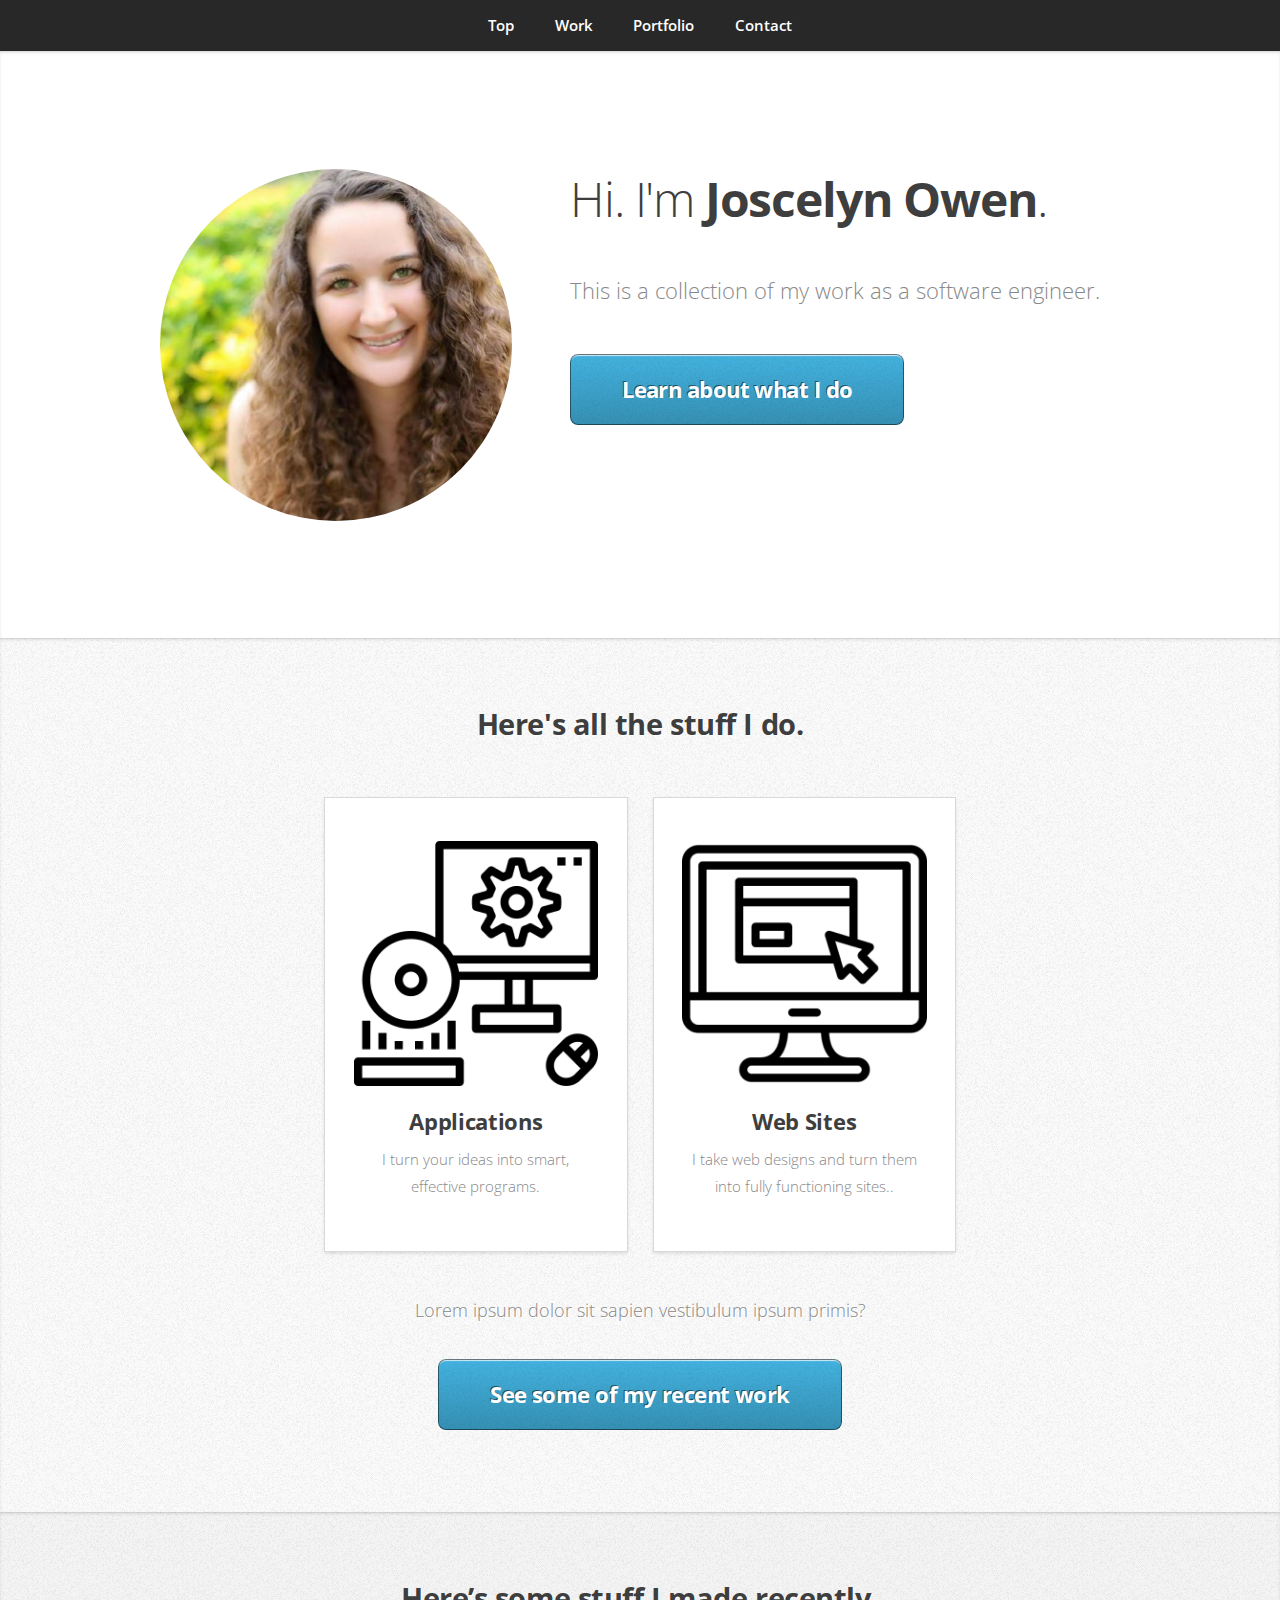
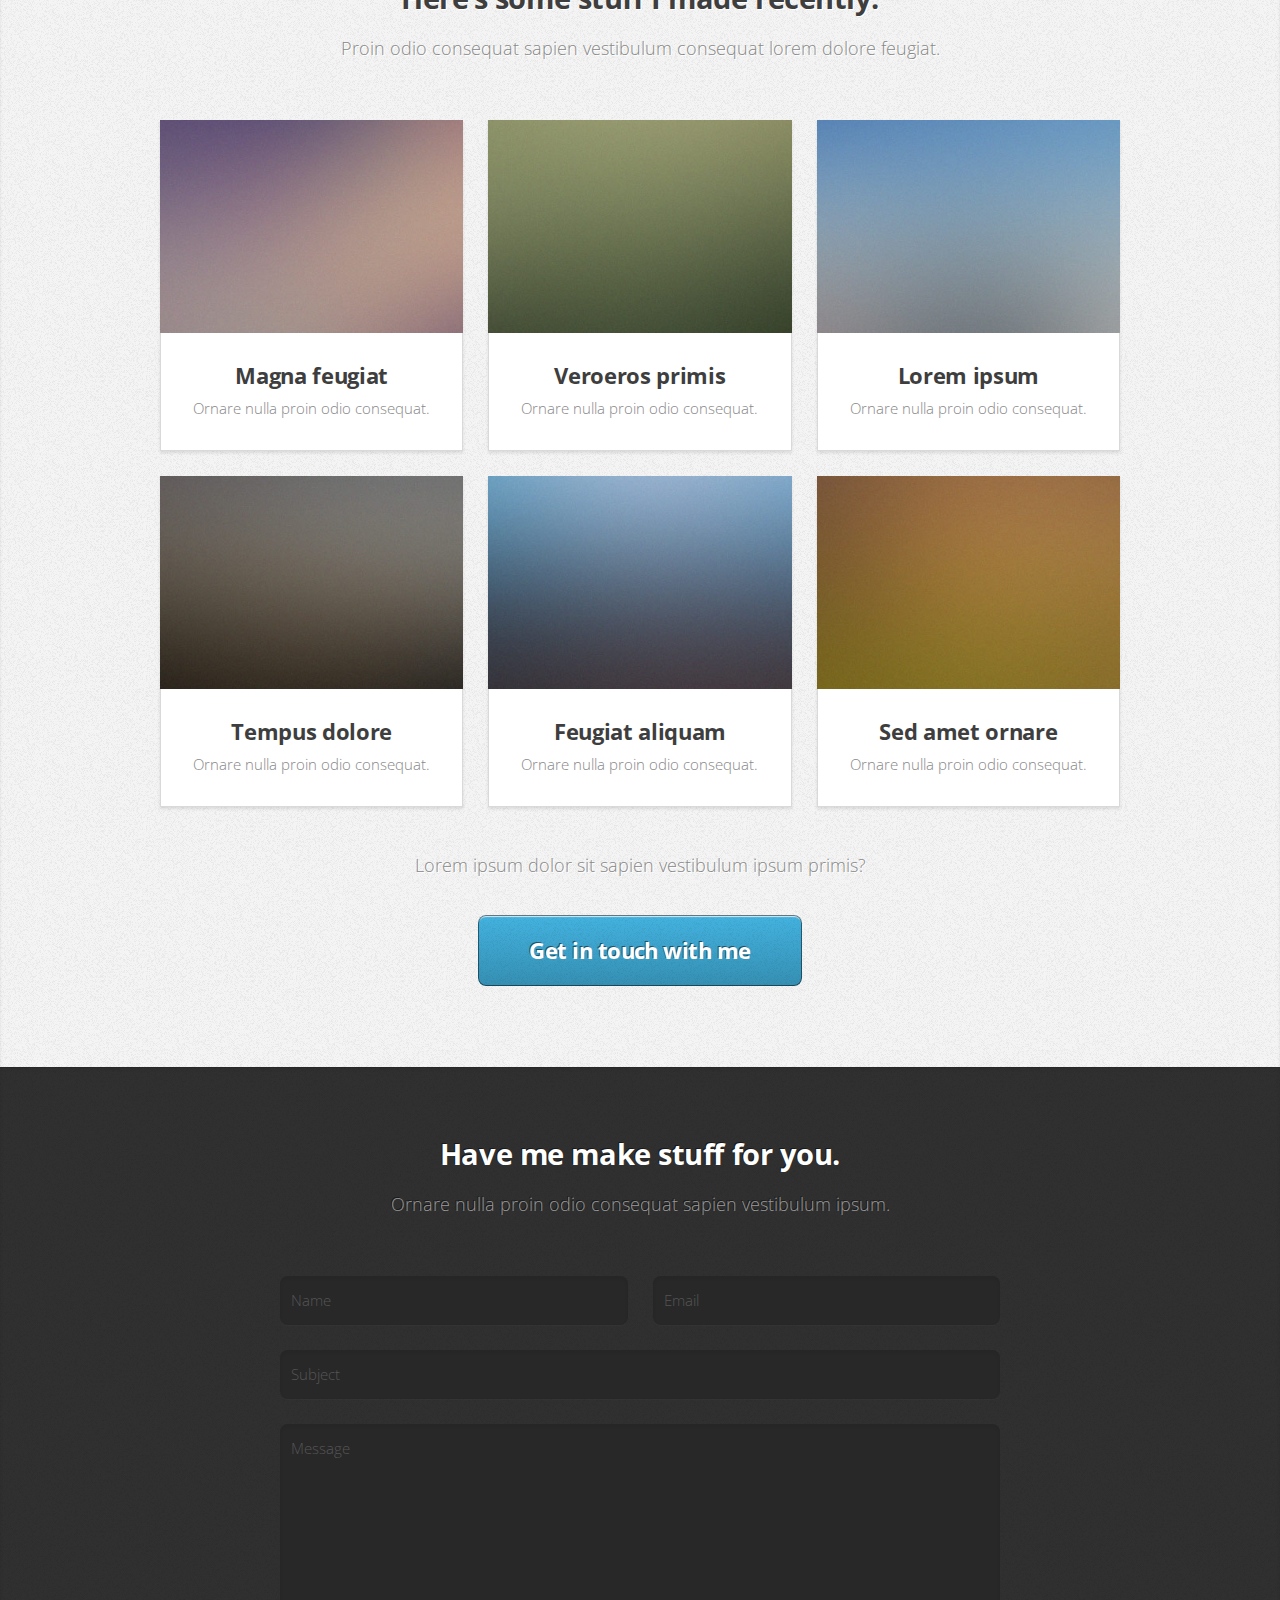
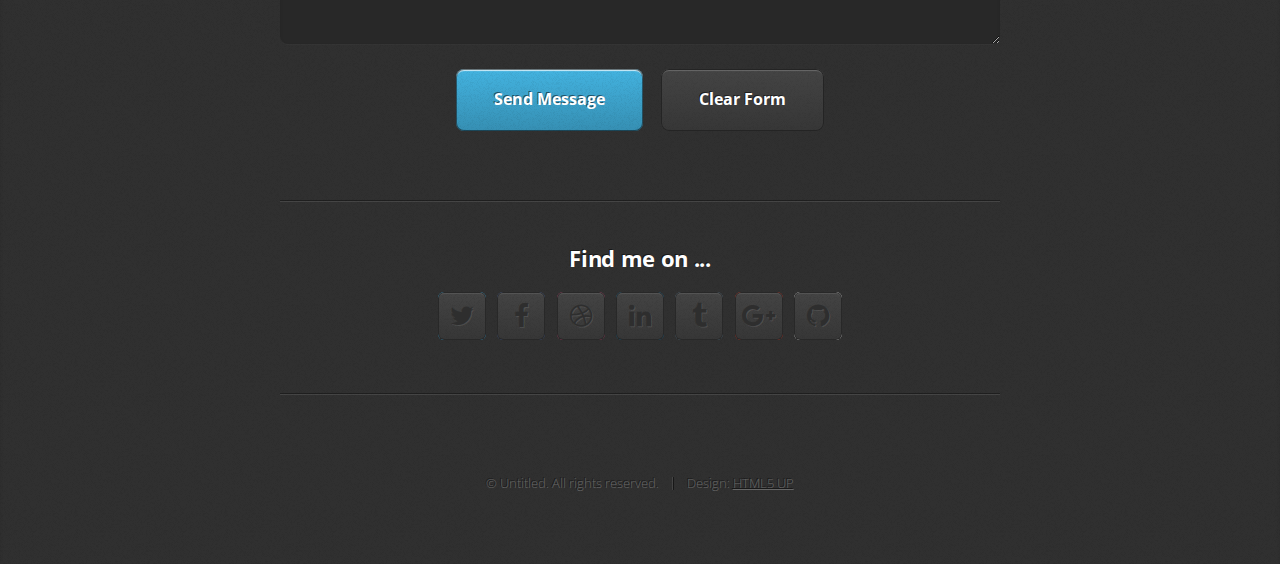
==== commit a75b81aa: "WIP: making the icons in the middle section become smaller in phone view" ====
--- a/html5up-miniport/index.html
+++ b/html5up-miniport/index.html
@@ -28,13 +28,13 @@
 				<div class="container">
 					<div class="row">
 						<div class="col-4 col-5-large col-12-medium">
-							<span class="image fit"><img src="images/pic00.jpg" alt="" /></span>
+							<span class="image fit"><img src="images/pictureofme.jpeg" alt="" /></span>
 						</div>
 						<div class="col-8 col-7-large col-12-medium">
 							<header>
 								<h1>Hi. I'm <strong>Joscelyn Owen</strong>.</h1>
 							</header>
-							<p>And this is <strong>Miniport</strong>, a free, fully responsive HTML5 site template designed by <a href="http://twitter.com/ajlkn">AJ</a> for <a href="http://html5up.net">HTML5 UP</a> &amp; released under the <a href="http://html5up.net/license">CCA license</a>.</p>
+							<p>This is a collection of my work as a software engineer.</p>
 							<a href="#work" class="button large scrolly">Learn about what I do</a>
 						</div>
 					</div>
@@ -46,28 +46,20 @@
 				<div class="container">
 					<header>
 						<h2>Here's all the stuff I do.</h2>
-						<p>Odio turpis amet sed consequat eget posuere consequat.</p>
 					</header>
 					<div class="row aln-center">
 						<div class="col-4 col-6-medium col-12-small">
 							<section class="box style1">
-								<span class="icon featured fa-comments-o"></span>
-								<h3>Consequat lorem</h3>
-								<p>Ornare nulla proin odio consequat sapien vestibulum ipsum primis sed amet consequat lorem dolore.</p>
+								<span class="image fit icon featured"><img class="graphic" src="images/software.png" alt="graphic of software" /></span>
+								<h3>Applications</h3>
+								<p>I turn your ideas into smart, effective programs.</p>
 							</section>
 						</div>
 						<div class="col-4 col-6-medium col-12-small">
 							<section class="box style1">
-								<span class="icon featured fa-camera-retro"></span>
-								<h3>Lorem dolor tempus</h3>
-								<p>Ornare nulla proin odio consequat sapien vestibulum ipsum primis sed amet consequat lorem dolore.</p>
-							</section>
-						</div>
-						<div class="col-4 col-6-medium col-12-small">
-							<section class="box style1">
-								<span class="icon featured fa-thumbs-o-up"></span>
-								<h3>Feugiat posuere</h3>
-								<p>Ornare nulla proin odio consequat sapien vestibulum ipsum primis sed amet consequat lorem dolore.</p>
+								<span class="image fit icon featured"><img class="graphic" src="images/website.png" alt="graphic of web site" /></span>
+								<h3>Web Sites</h3>
+								<p>I take web designs and turn them into fully functioning sites..</p>
 							</section>
 						</div>
 					</div>
--- a/html5up-miniport/assets/css/main.css
+++ b/html5up-miniport/assets/css/main.css
@@ -2203,6 +2203,8 @@
 					margin: 0;
 				}
 
+			
+
 	}
 
 /* Medium */
@@ -2409,6 +2411,14 @@
 				margin: 0;
 			}
 
+			
+			/*      problem        */
+			.image {
+				width: 100px;
+				
+
+			}
+
 		/* Copyright */
 
 			#copyright {
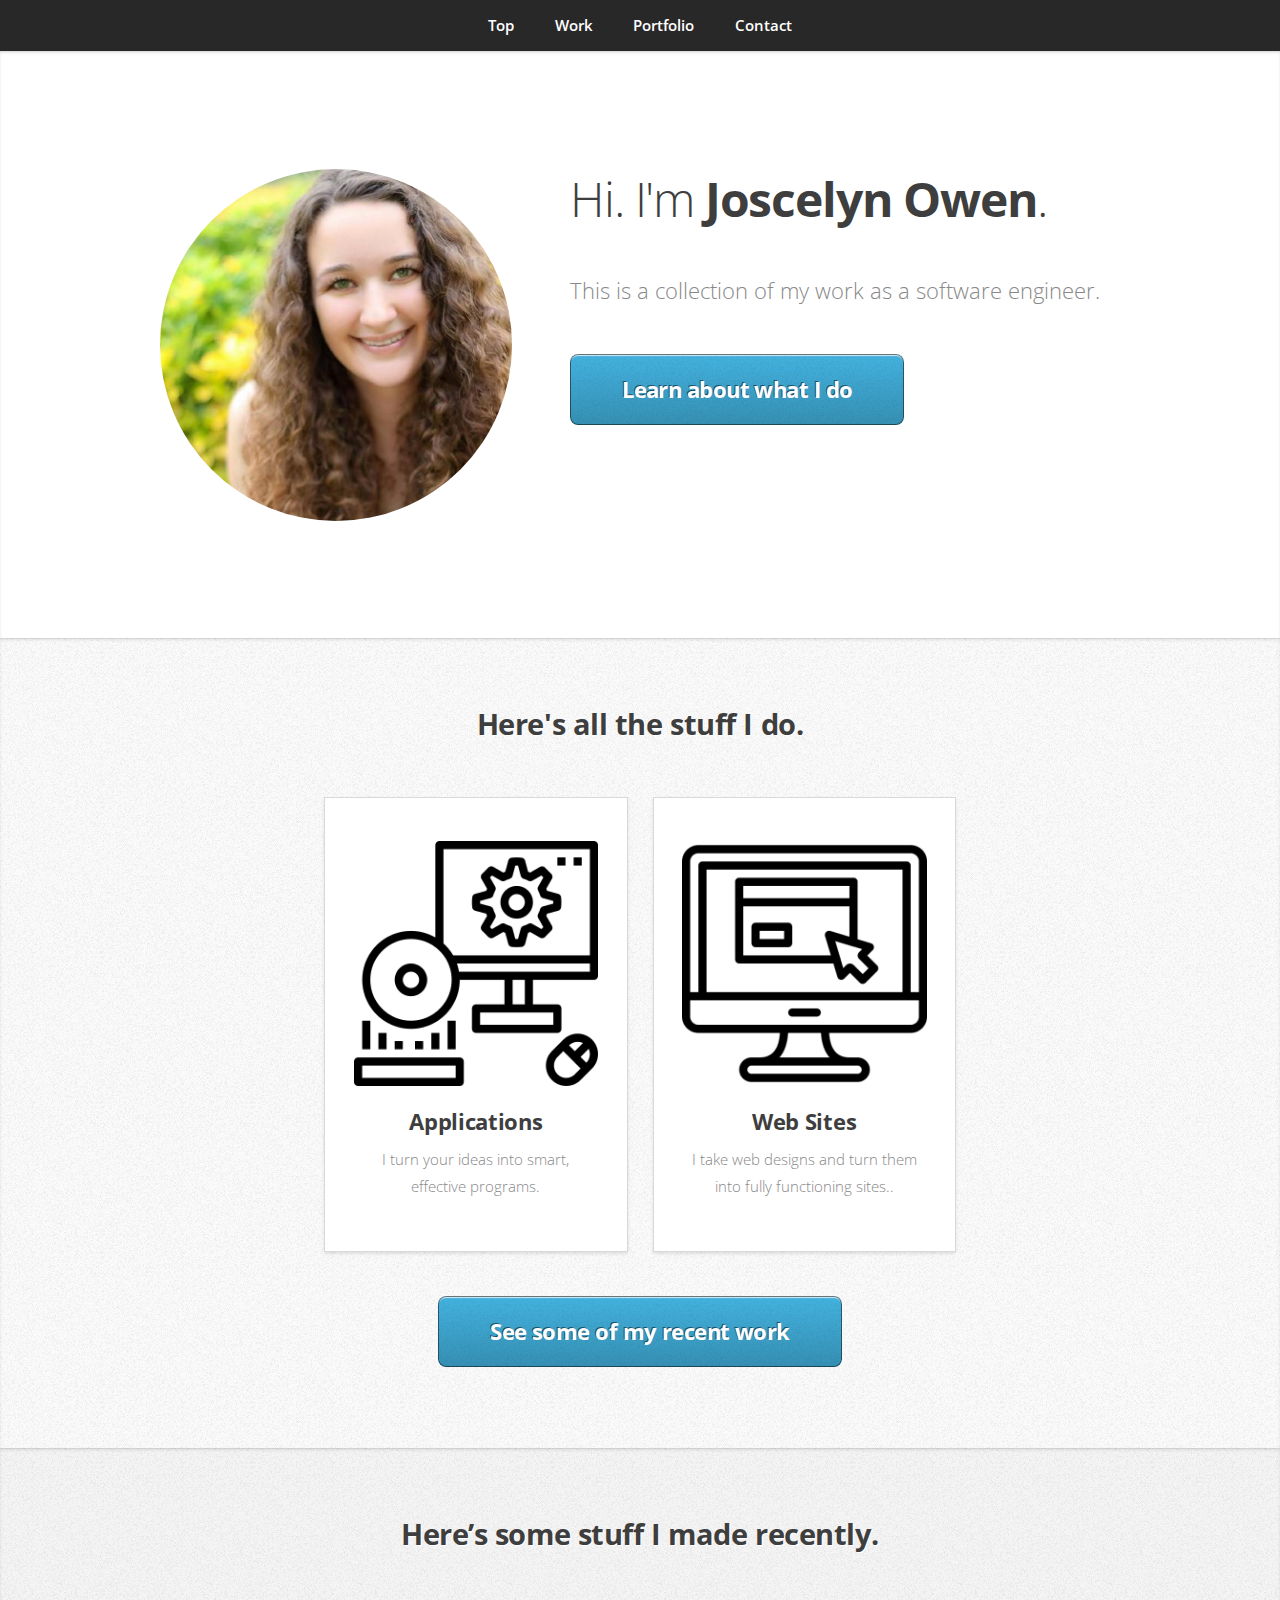
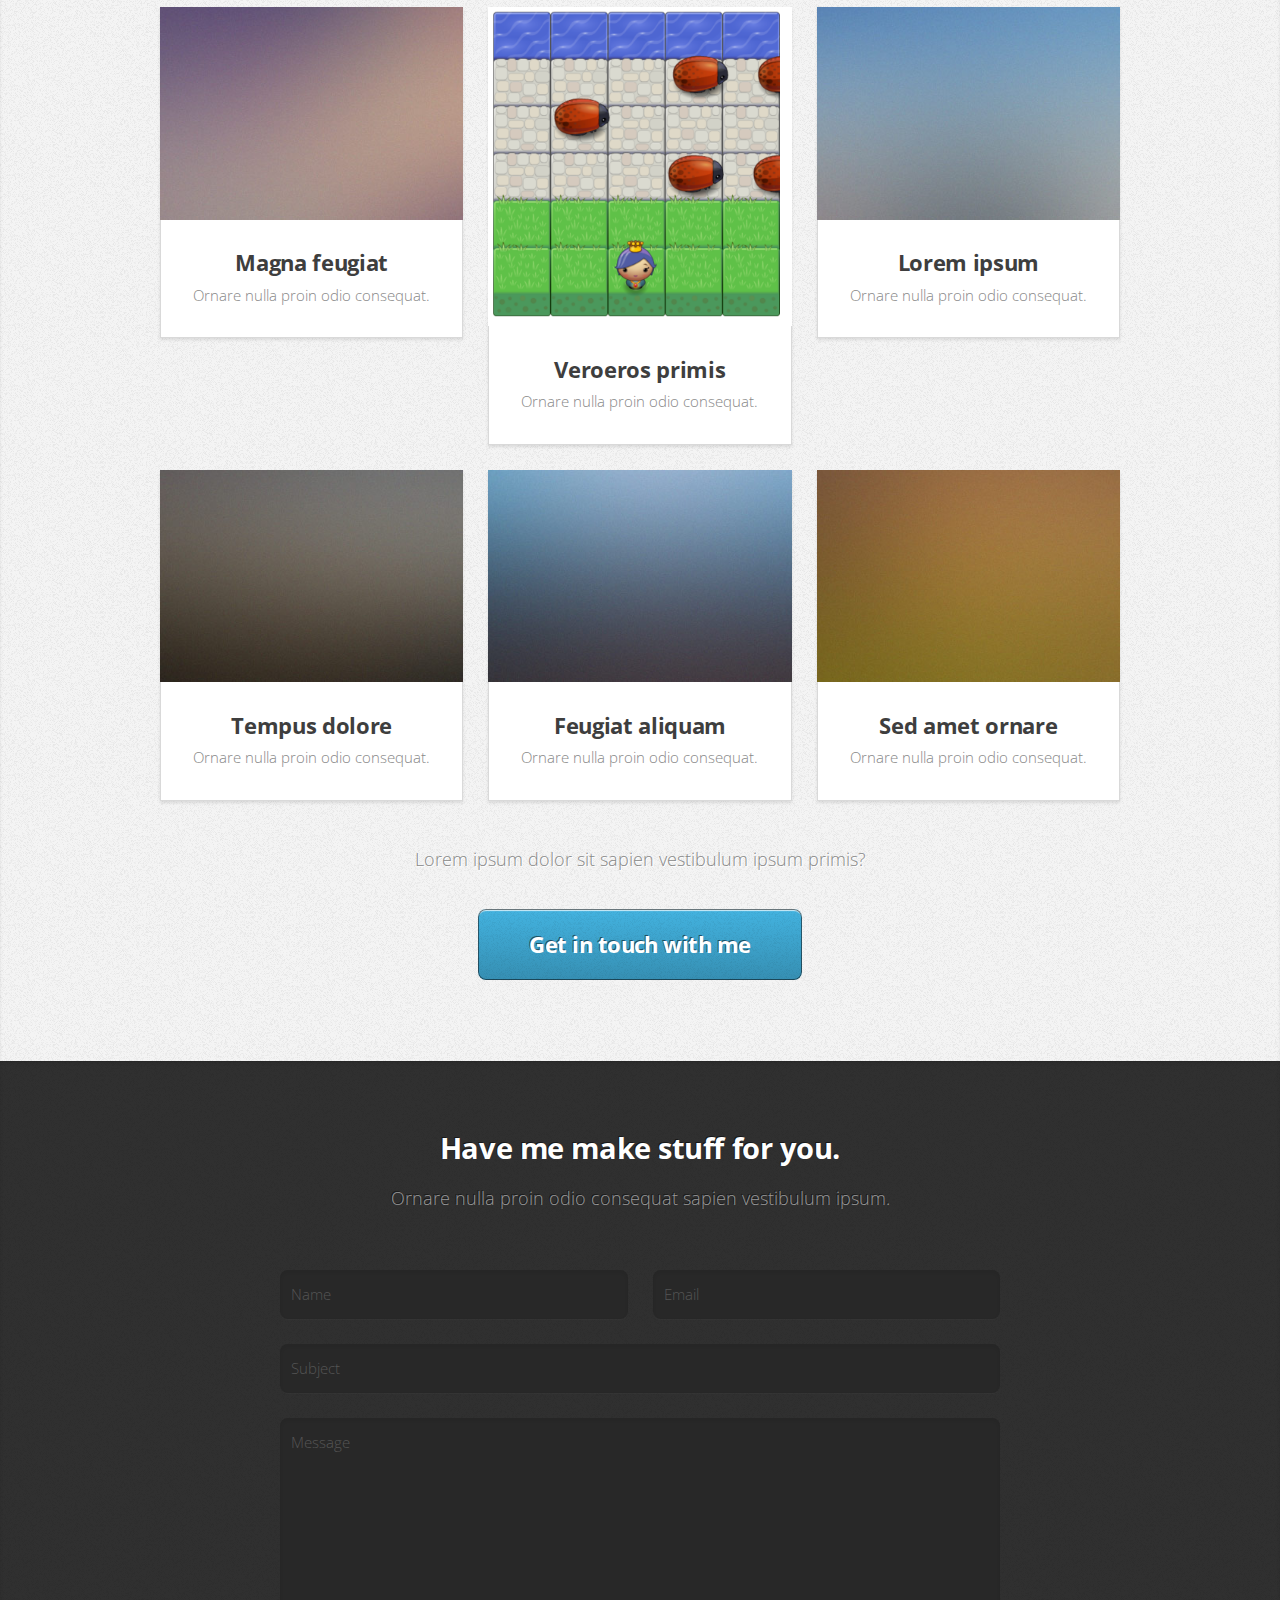
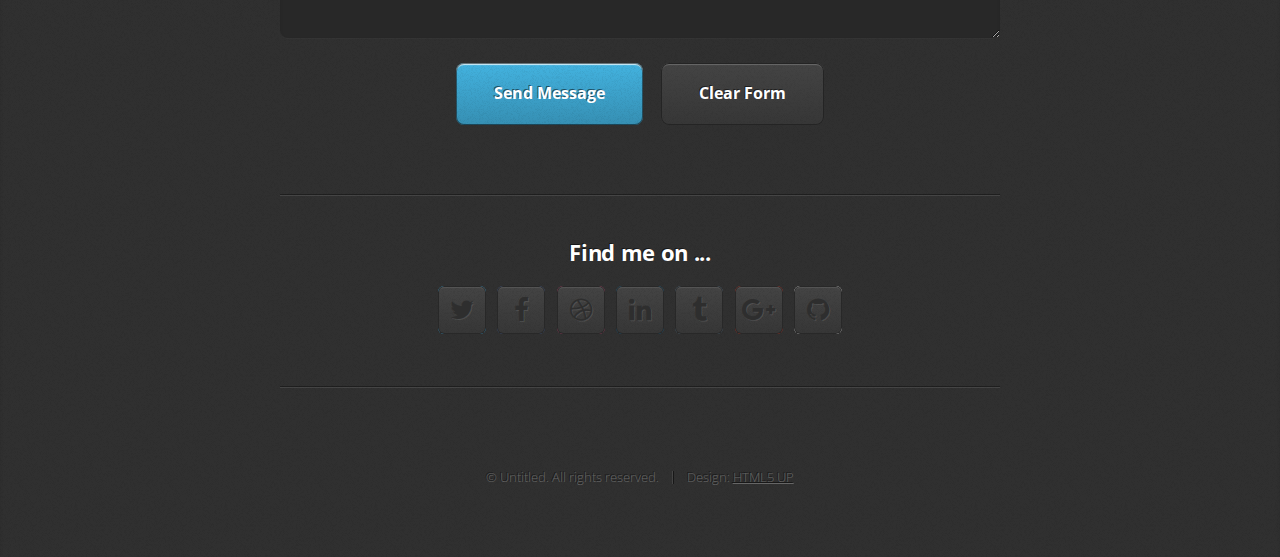
==== commit 5ea2d963: "fixed mobile view of center icons" ====
--- a/html5up-miniport/index.html
+++ b/html5up-miniport/index.html
@@ -64,7 +64,6 @@
 						</div>
 					</div>
 					<footer>
-						<p>Lorem ipsum dolor sit sapien vestibulum ipsum primis?</p>
 						<a href="#portfolio" class="button large scrolly">See some of my recent work</a>
 					</footer>
 				</div>
@@ -75,7 +74,6 @@
 				<div class="container">
 					<header>
 						<h2>Here’s some stuff I made recently.</h2>
-						<p>Proin odio consequat  sapien vestibulum consequat lorem dolore feugiat.</p>
 					</header>
 					<div class="row">
 						<div class="col-4 col-6-medium col-12-small">
@@ -87,7 +85,7 @@
 						</div>
 						<div class="col-4 col-6-medium col-12-small">
 							<article class="box style2">
-								<a href="#" class="image featured"><img src="images/pic02.jpg" alt="" /></a>
+								<a href="https://joscelyn1.github.io/Frogger-Style-Game/" class="image featured"><img src="images/froggerGame.png" alt="Frogger Game" /></a>
 								<h3><a href="#">Veroeros primis</a></h3>
 								<p>Ornare nulla proin odio consequat.</p>
 							</article>
--- a/html5up-miniport/assets/css/main.css
+++ b/html5up-miniport/assets/css/main.css
@@ -2412,9 +2412,13 @@
 			}
 
 			
-			/*      problem        */
-			.image {
-				width: 100px;
+
+			.row.aln-center .col-4.col-6-medium.col-12-small .box.style1 .image.fit.icon.featured {
+				width: 15rem;
+				margin-left: 3rem;
+				margin-top: 1rem;
+			
+		
 				
 
 			}
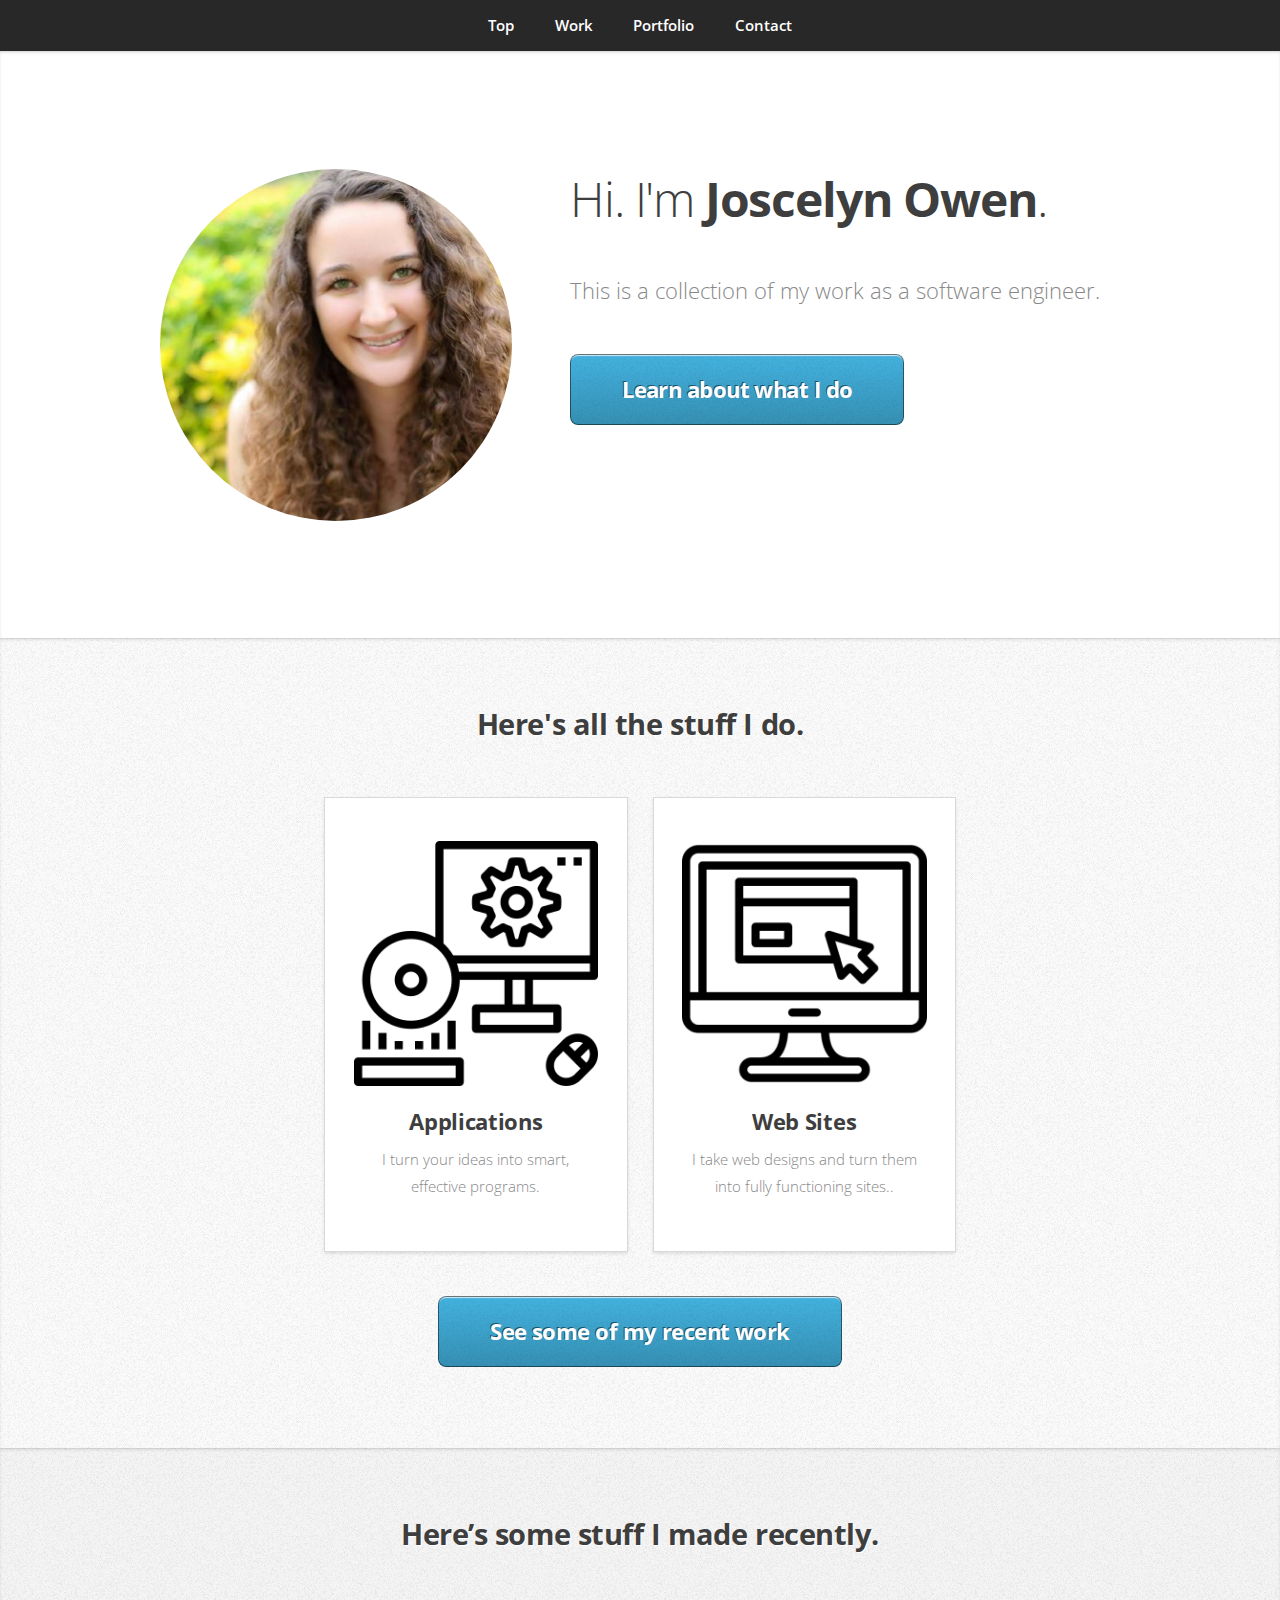
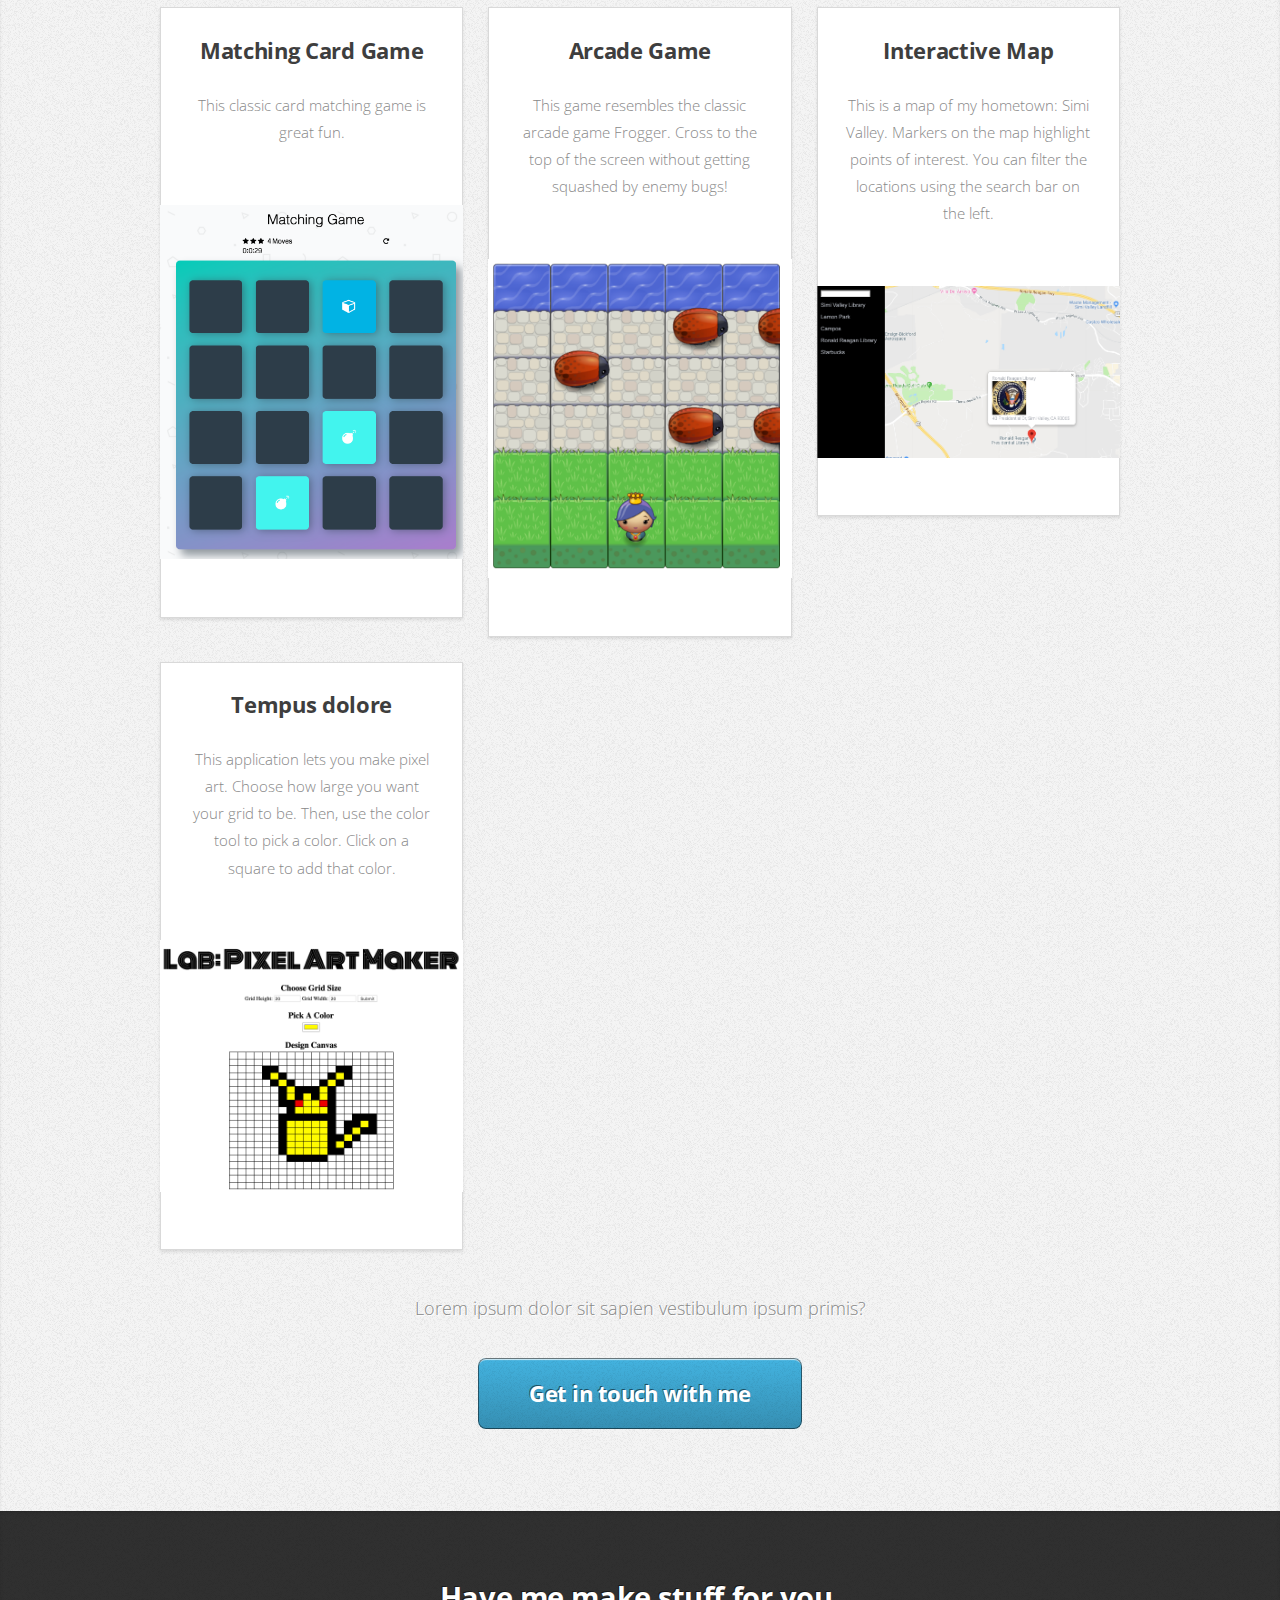
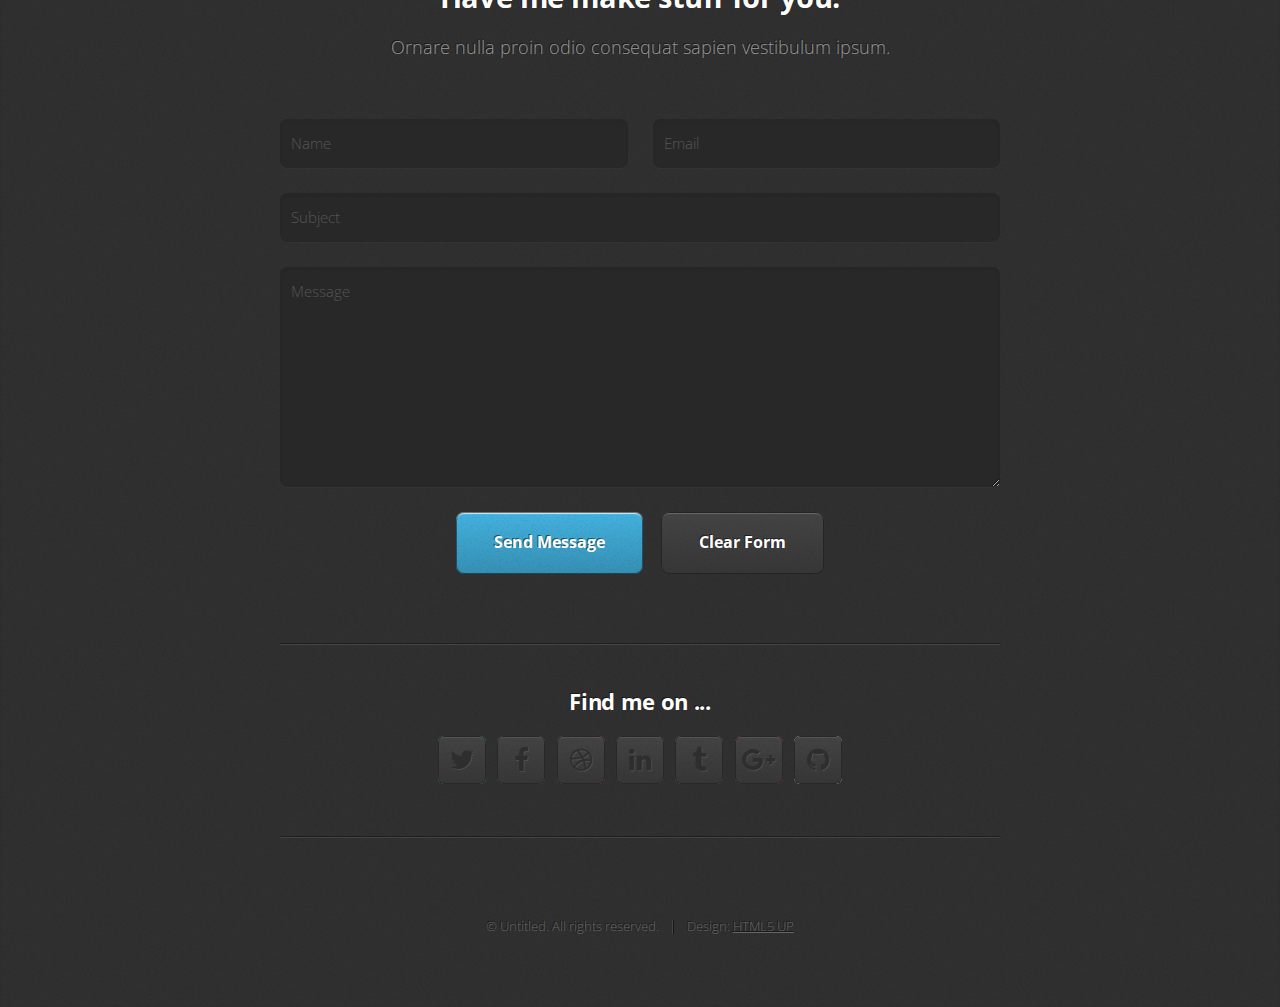
==== commit c2bc26e3: "added my projects into the main portion of the site. rearranged text" ====
--- a/html5up-miniport/index.html
+++ b/html5up-miniport/index.html
@@ -78,44 +78,32 @@
 					<div class="row">
 						<div class="col-4 col-6-medium col-12-small">
 							<article class="box style2">
-								<a href="#" class="image featured"><img src="images/pic01.jpg" alt="" /></a>
-								<h3><a href="#">Magna feugiat</a></h3>
-								<p>Ornare nulla proin odio consequat.</p>
+								<h3><a href="https://joscelyn1.github.io/Matching-Card-Game/">Matching Card Game</a></h3>
+								<p>This classic card matching game is great fun.</p>
+								<a href="https://joscelyn1.github.io/Matching-Card-Game/" class="image featured"><img src="images/card-matching-game.png" alt="card matching game" /></a>
 							</article>
 						</div>
 						<div class="col-4 col-6-medium col-12-small">
 							<article class="box style2">
-								<a href="https://joscelyn1.github.io/Frogger-Style-Game/" class="image featured"><img src="images/froggerGame.png" alt="Frogger Game" /></a>
-								<h3><a href="#">Veroeros primis</a></h3>
-								<p>Ornare nulla proin odio consequat.</p>
+								<h3><a href="https://joscelyn1.github.io/Frogger-Style-Game/">Arcade Game</a></h3>
+								<p>This game resembles the classic arcade game Frogger. Cross to the top of the screen without getting squashed by enemy bugs!</p>
+								<a href="https://joscelyn1.github.io/Frogger-Style-Game/" class="image fit featured"><img src="images/froggerGame.png" alt="Frogger Game" /></a>
 							</article>
 						</div>
 						<div class="col-4 col-6-medium col-12-small">
 							<article class="box style2">
-								<a href="#" class="image featured"><img src="images/pic03.jpg" alt="" /></a>
-								<h3><a href="#">Lorem ipsum</a></h3>
-								<p>Ornare nulla proin odio consequat.</p>
+								<h3><a href="https://joscelyn1.github.io/Neighborhood-Map/">Interactive Map</a></h3>
+								<p>This is a map of my hometown: Simi Valley. Markers on the map highlight points of interest. You can filter the locations using the search bar on the left.</p>
+								<a href="https://joscelyn1.github.io/Neighborhood-Map/" class="image fit featured"><img src="images/neighborhoodmap.png" alt="neighborhood map" /></a>
+
 							</article>
 						</div>
 						<div class="col-4 col-6-medium col-12-small">
 							<article class="box style2">
-								<a href="#" class="image featured"><img src="images/pic04.jpg" alt="" /></a>
-								<h3><a href="#">Tempus dolore</a></h3>
-								<p>Ornare nulla proin odio consequat.</p>
-							</article>
-						</div>
-						<div class="col-4 col-6-medium col-12-small">
-							<article class="box style2">
-								<a href="#" class="image featured"><img src="images/pic05.jpg" alt="" /></a>
-								<h3><a href="#">Feugiat aliquam</a></h3>
-								<p>Ornare nulla proin odio consequat.</p>
-							</article>
-						</div>
-						<div class="col-4 col-6-medium col-12-small">
-							<article class="box style2">
-								<a href="#" class="image featured"><img src="images/pic06.jpg" alt="" /></a>
-								<h3><a href="#">Sed amet ornare</a></h3>
-								<p>Ornare nulla proin odio consequat.</p>
+								<h3><a href="https://joscelyn1.github.io/Pixel-Art-Maker/">Tempus dolore</a></h3>
+								<p>This application lets you make pixel art. Choose how large you want your grid to be. Then, use the color tool to pick a color. Click on a square to add that color.</p>
+								<a href="https://joscelyn1.github.io/Pixel-Art-Maker/" class="image fit featured"><img src="images/pixel-art-maker.png" alt="pixel art maker" /></a>
+
 							</article>
 						</div>
 					</div>
--- a/html5up-miniport/assets/css/main.css
+++ b/html5up-miniport/assets/css/main.css
@@ -1926,14 +1926,17 @@
 			}
 
 		.box.style2 h3 {
-			margin-bottom: 0.25em;
+			margin-bottom: 1em;
+			height: 1.5em;
+			padding-bottom: 1em;
+
 		}
 
 		.box.style2 .image {
 			position: relative;
 			left: 2em;
 			top: 2em;
-			margin: -4em 0 4em -4em;
+			margin: 0 0 4em -4em;
 			width: auto;
 		}
 
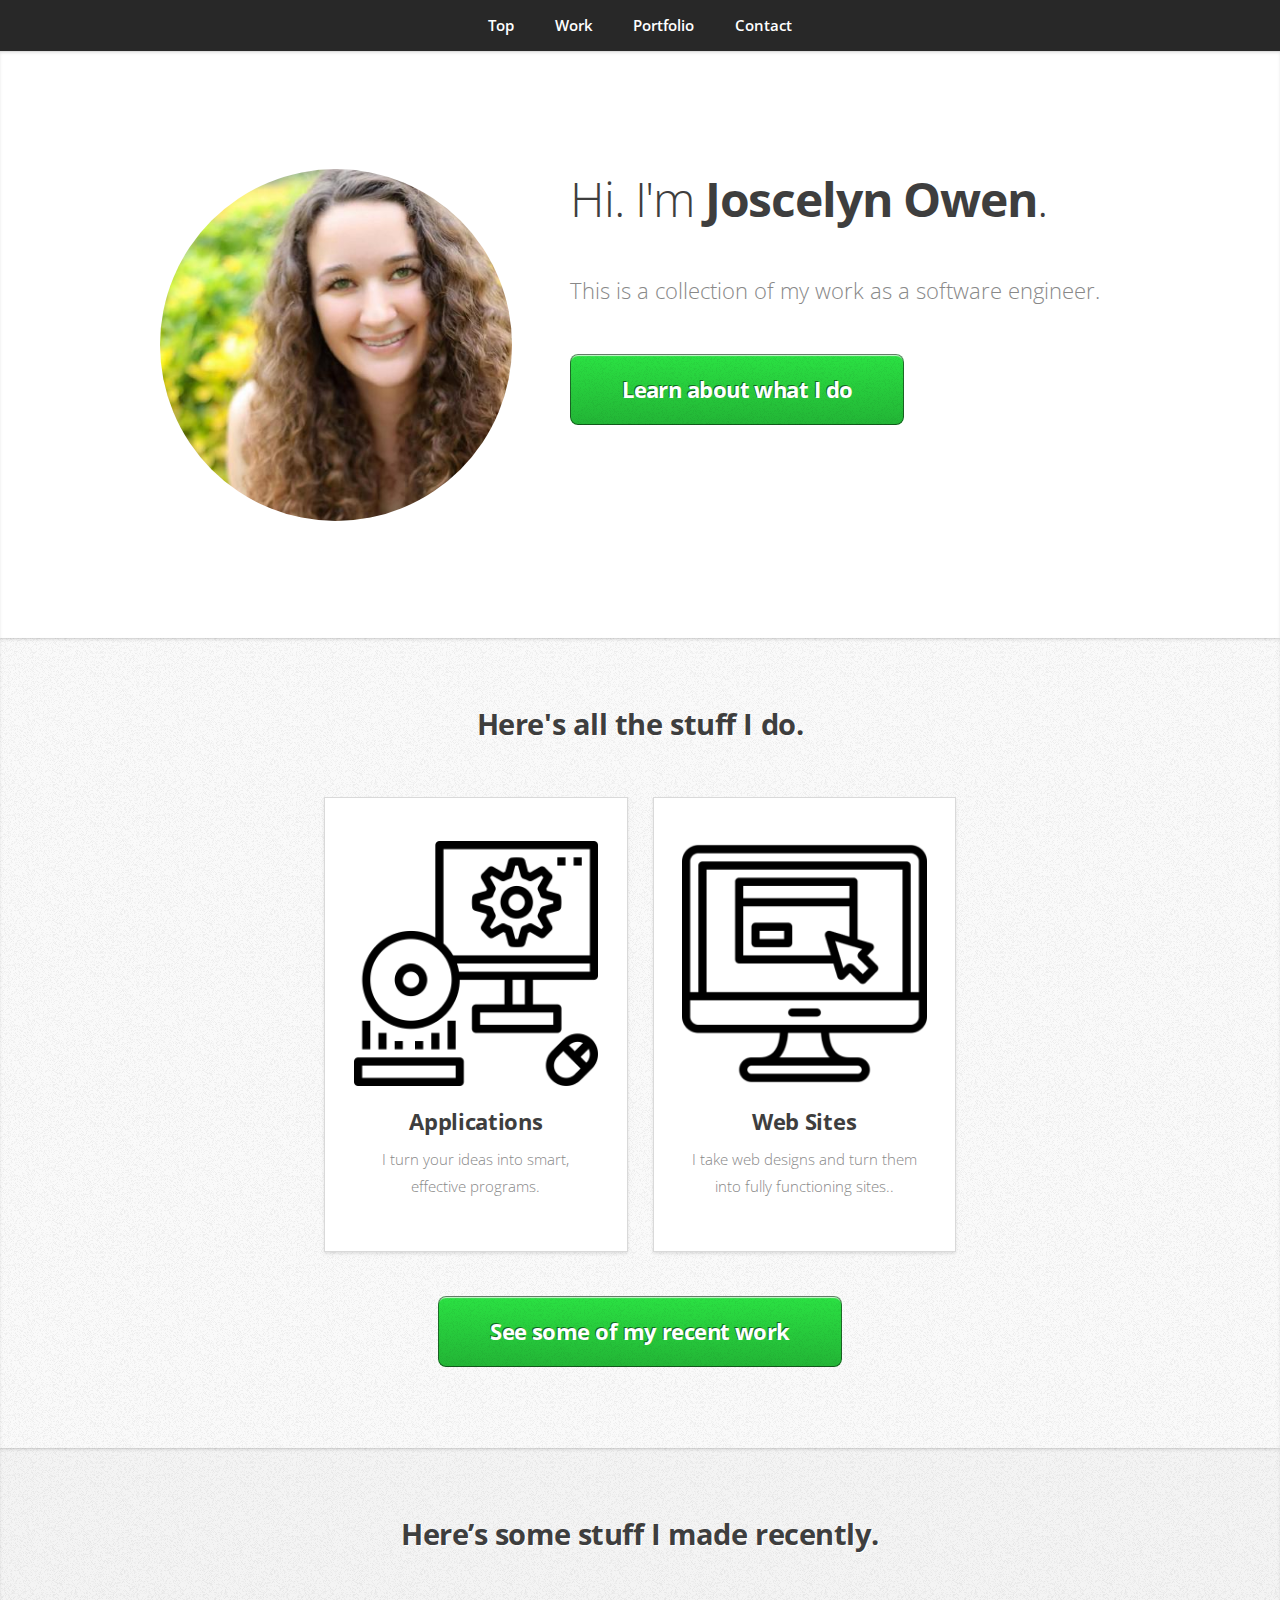
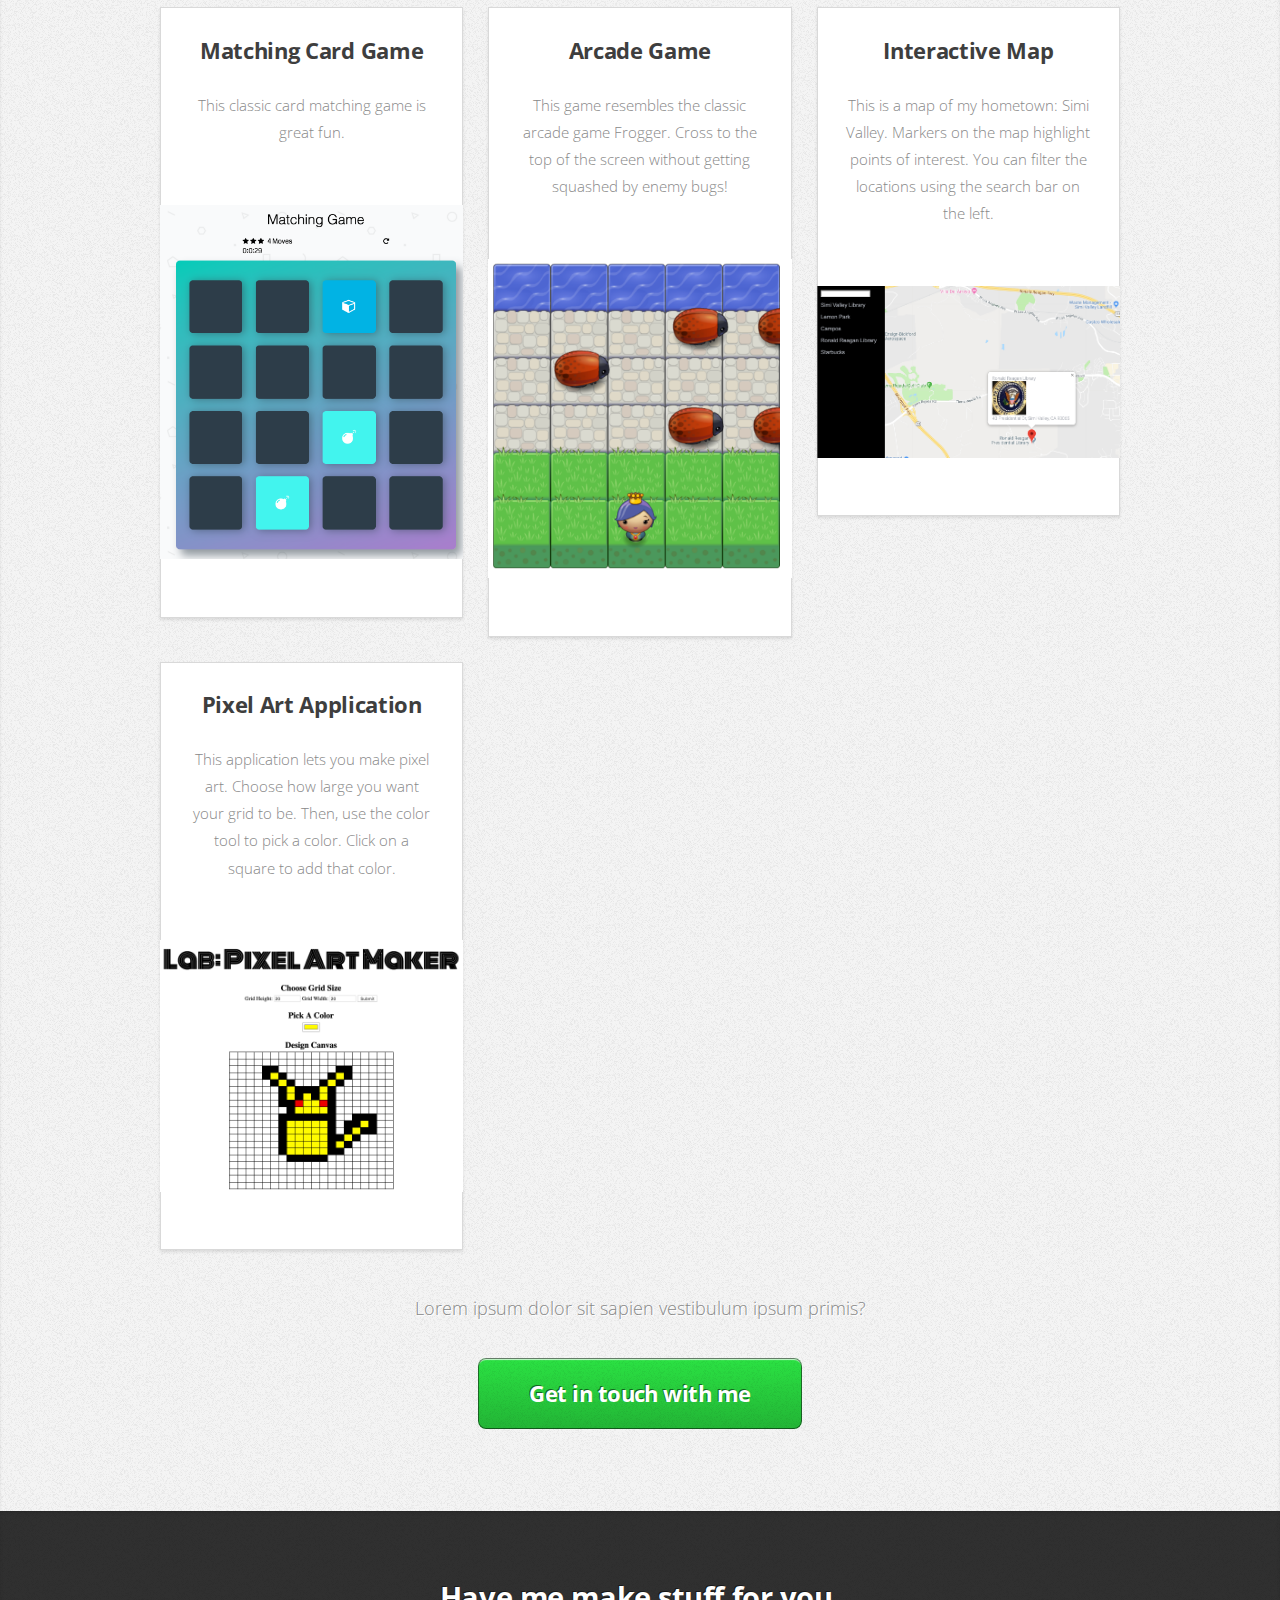
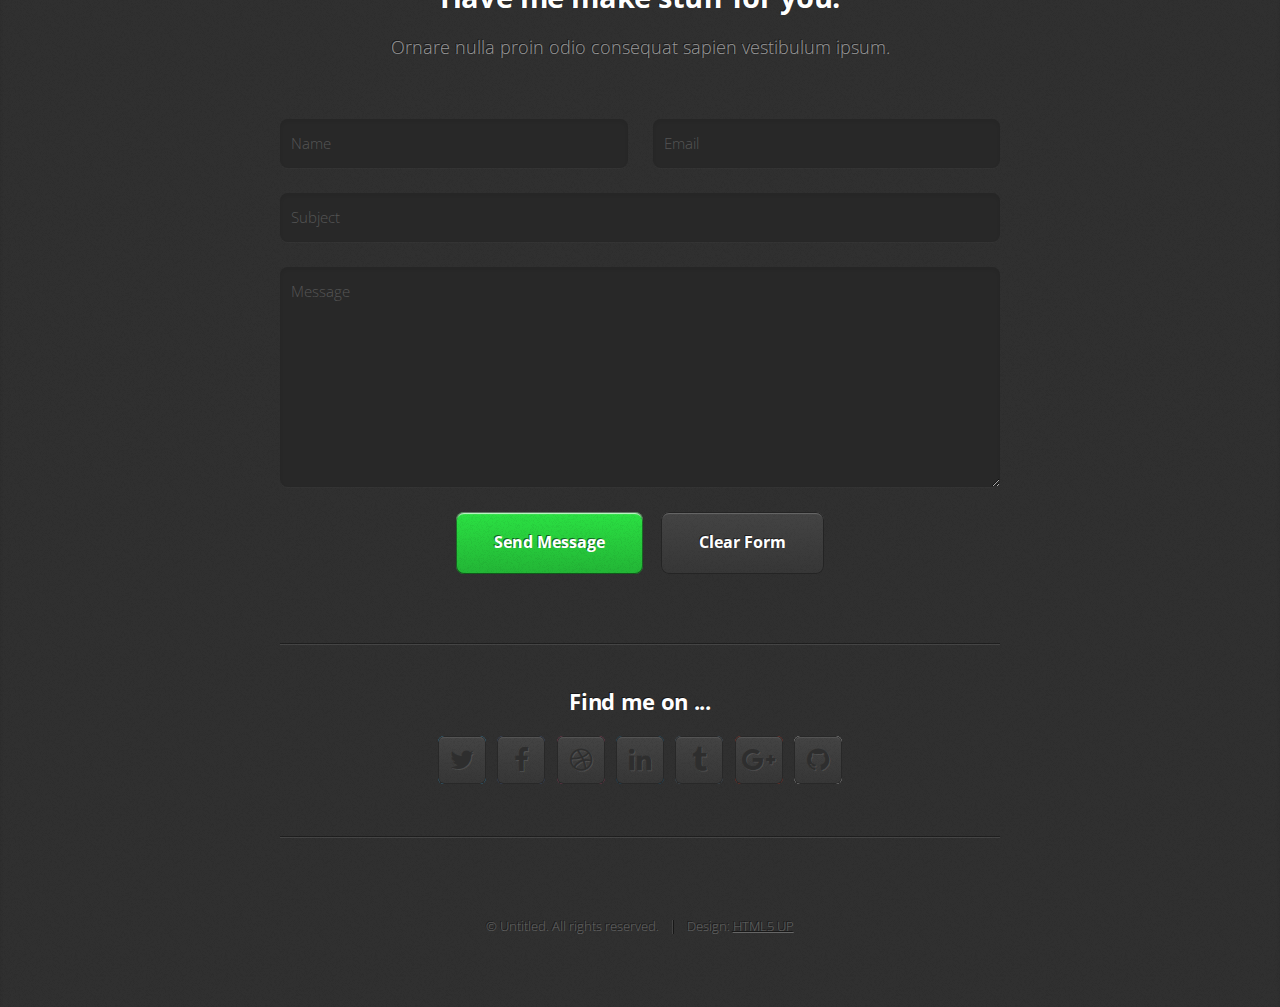
==== commit 22cfcf9b: "fixed title of pixel maker" ====
--- a/html5up-miniport/index.html
+++ b/html5up-miniport/index.html
@@ -100,7 +100,7 @@
 						</div>
 						<div class="col-4 col-6-medium col-12-small">
 							<article class="box style2">
-								<h3><a href="https://joscelyn1.github.io/Pixel-Art-Maker/">Tempus dolore</a></h3>
+								<h3><a href="https://joscelyn1.github.io/Pixel-Art-Maker/">Pixel Art Application</a></h3>
 								<p>This application lets you make pixel art. Choose how large you want your grid to be. Then, use the color tool to pick a color. Click on a square to add that color.</p>
 								<a href="https://joscelyn1.github.io/Pixel-Art-Maker/" class="image fit featured"><img src="images/pixel-art-maker.png" alt="pixel art maker" /></a>
 
--- a/html5up-miniport/assets/css/main.css
+++ b/html5up-miniport/assets/css/main.css
@@ -1686,7 +1686,7 @@
 		text-shadow: -1px -1px 0.5px rgba(0, 0, 0, 0.5);
 		overflow: hidden;
 		box-shadow: inset 0px 0px 0px 1px rgba(0, 0, 0, 0.5), inset 0px 2px 1px 0px rgba(255, 255, 255, 0.75);
-		background-color: #43B3E0;
+		background-color: rgb(43, 226, 67);
 		padding: 1em 2.35em 1em 2.35em;
 		font-size: 1.1em;
 		max-width: 24em;
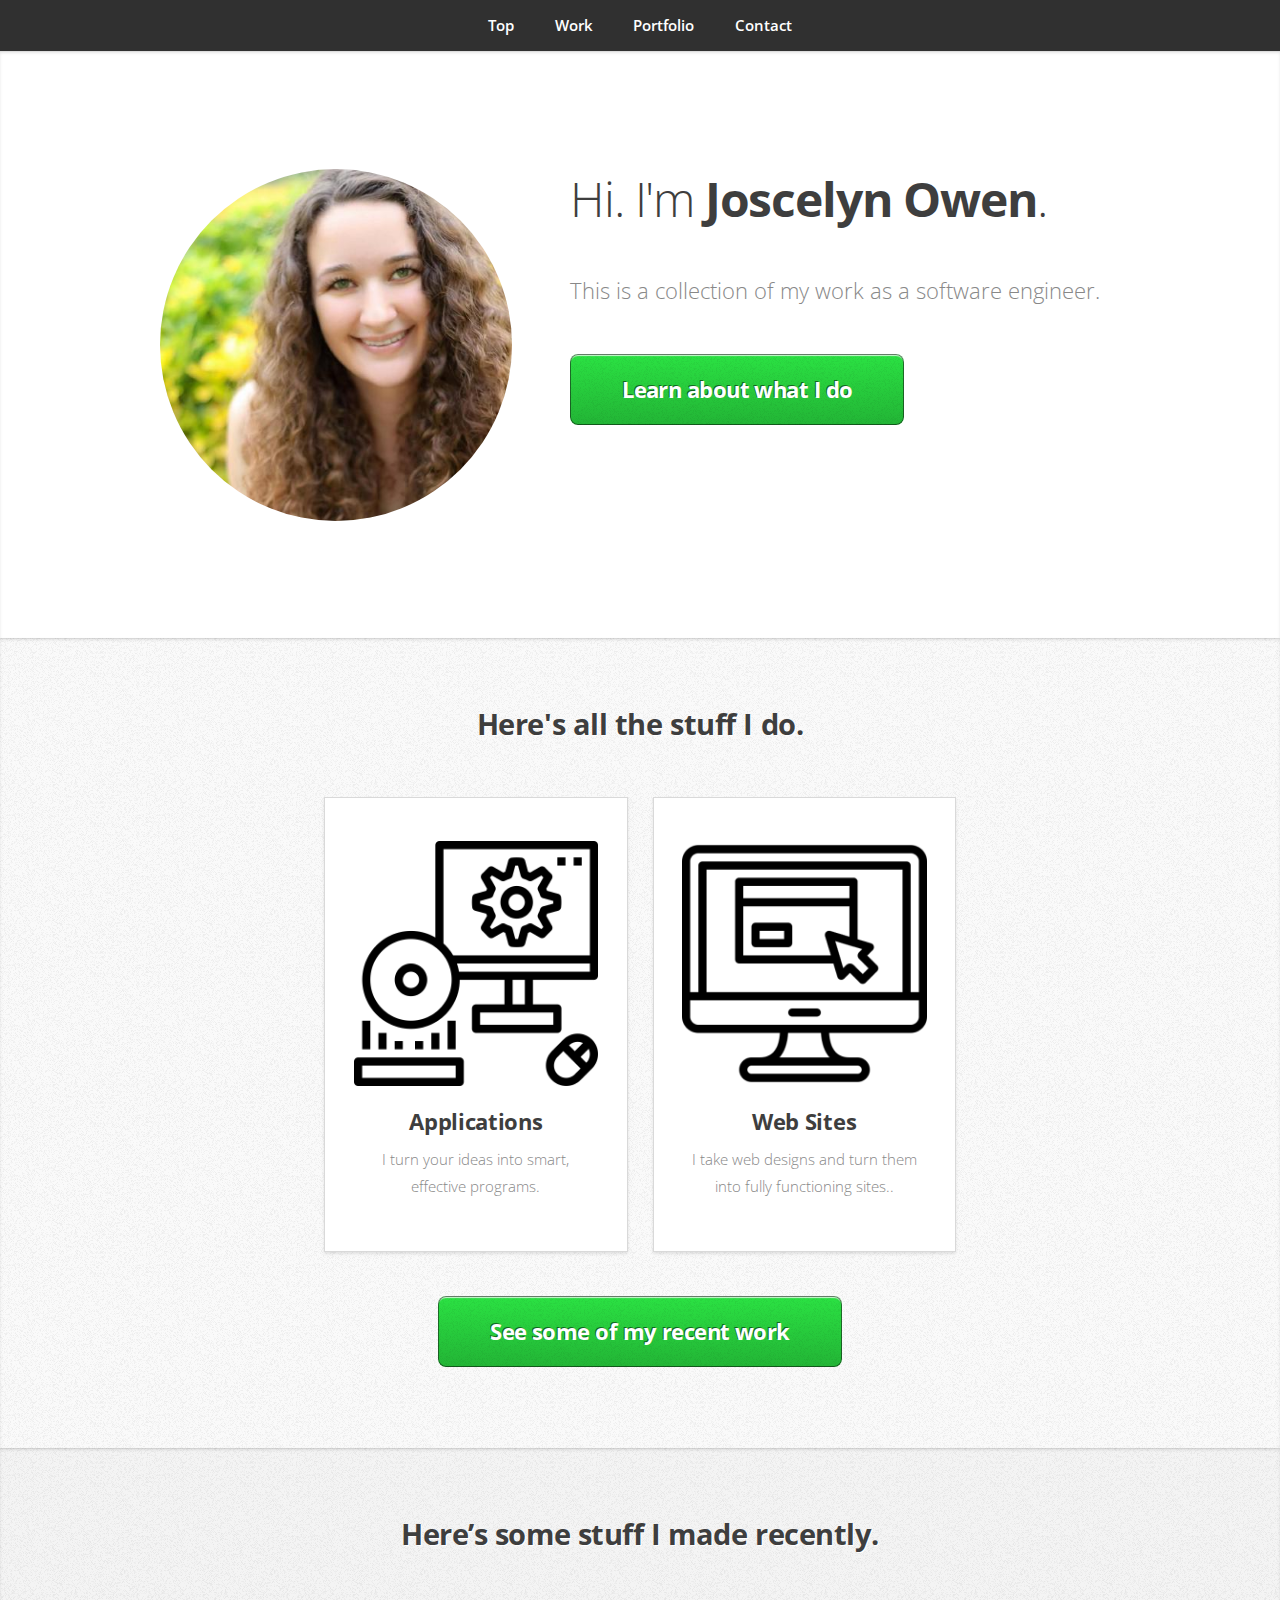
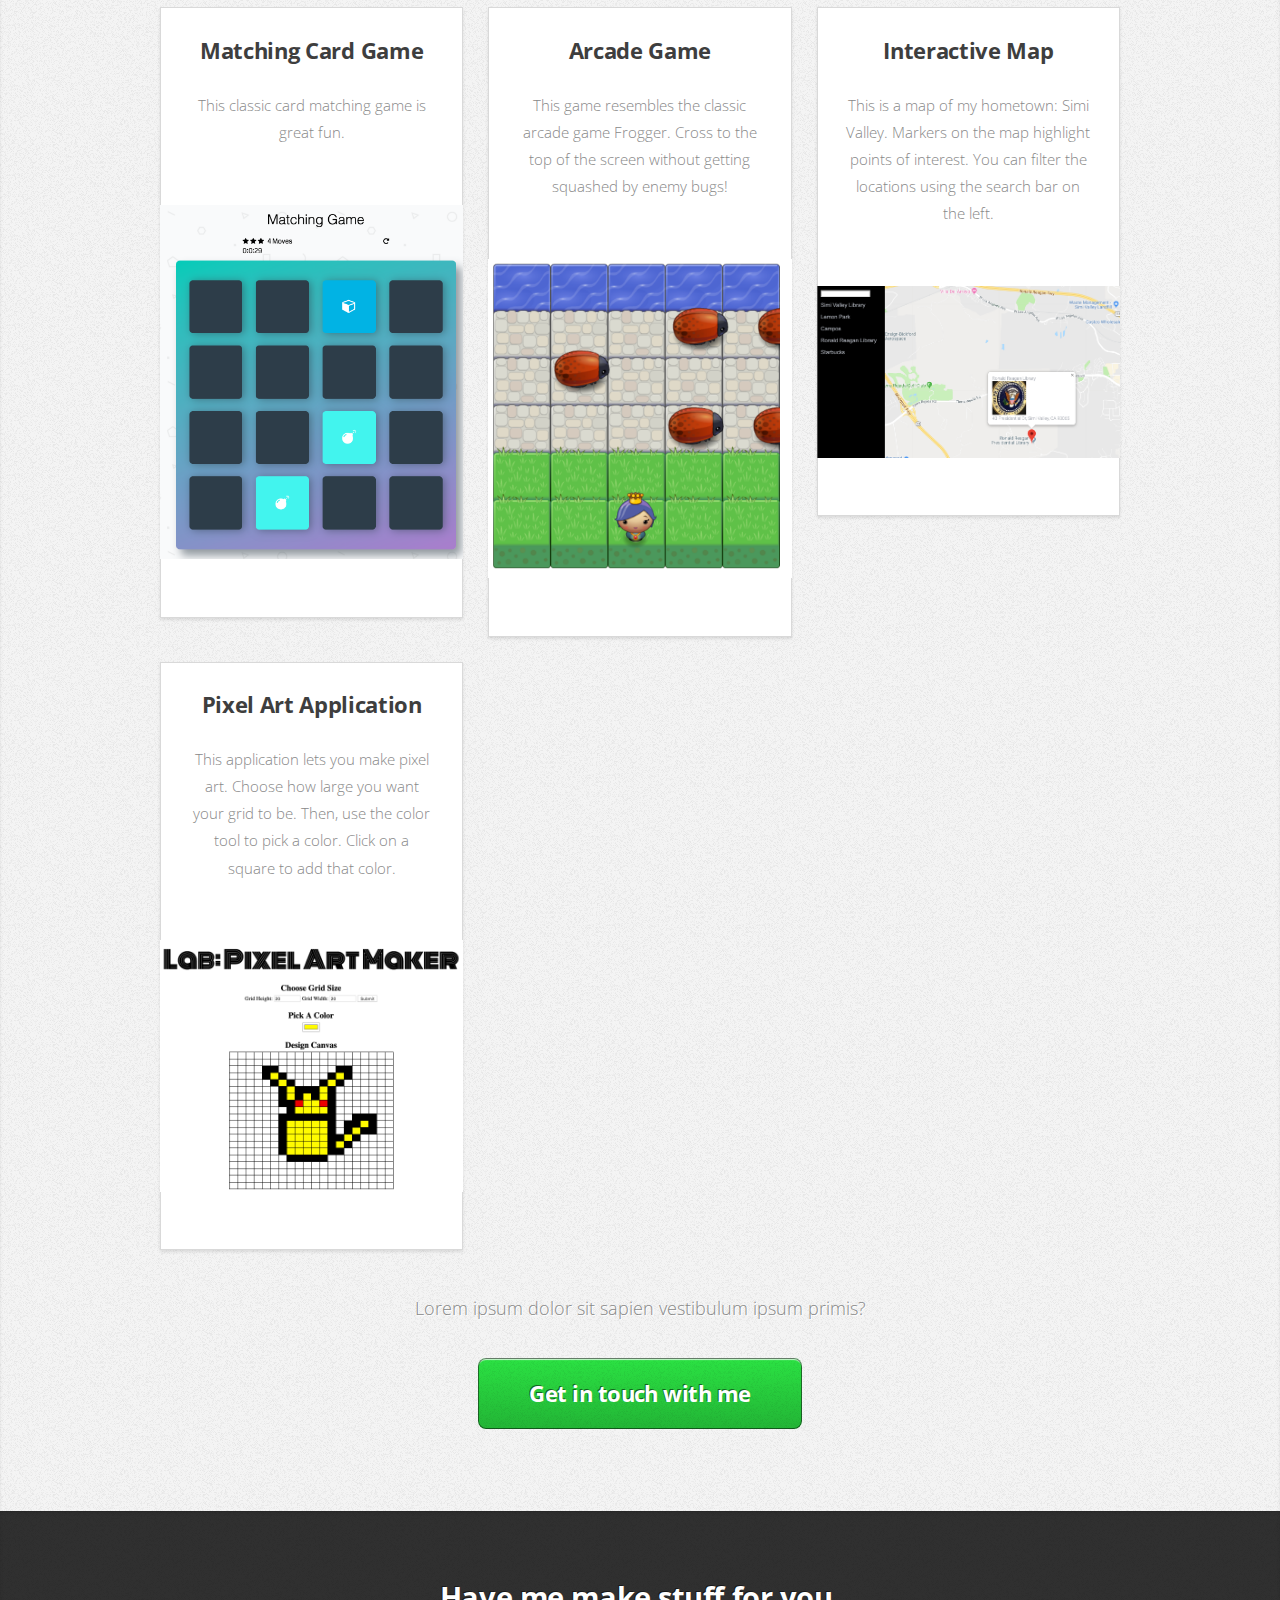
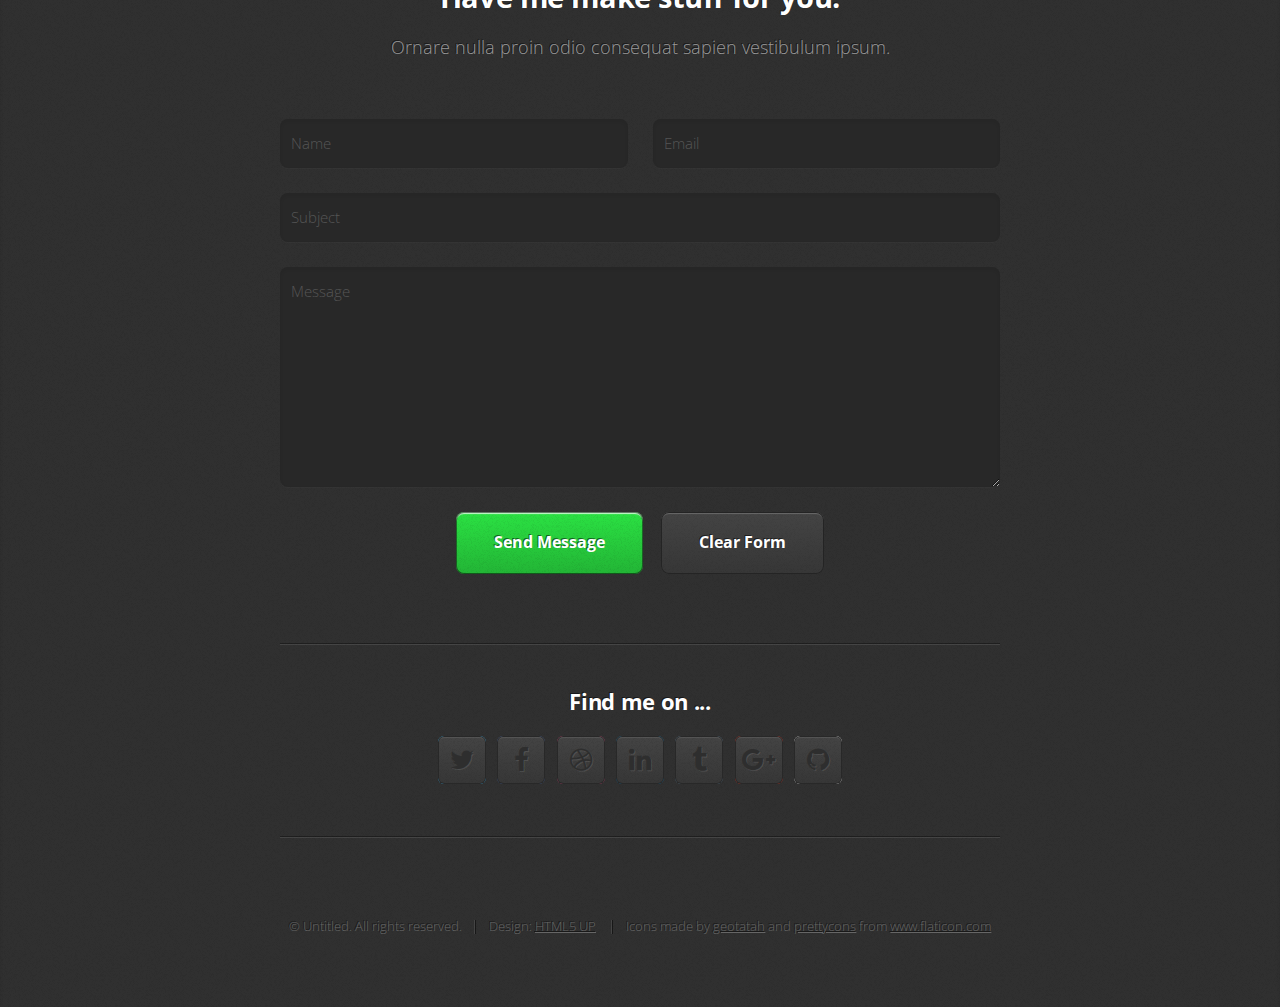
==== commit 99f459c7: "added contribution info for icons" ====
--- a/html5up-miniport/index.html
+++ b/html5up-miniport/index.html
@@ -175,6 +175,7 @@
 					<footer>
 						<ul id="copyright">
 							<li>&copy; Untitled. All rights reserved.</li><li>Design: <a href="http://html5up.net">HTML5 UP</a></li>
+							<li>Icons made by <a href="https://www.flaticon.com/authors/geotatah">geotatah</a> and <a href="https://www.flaticon.com/authors/prettycons">prettycons</a> from <a href="www.flaticon.com">www.flaticon.com</a></li>
 						</ul>
 					</footer>
 				</div>
--- a/html5up-miniport/assets/css/main.css
+++ b/html5up-miniport/assets/css/main.css
@@ -2025,7 +2025,7 @@
 /* Nav */
 
 	#nav {
-		background-color: #282828;
+		background-color: #303030;
 		text-align: center;
 		position: fixed;
 		left: 0;
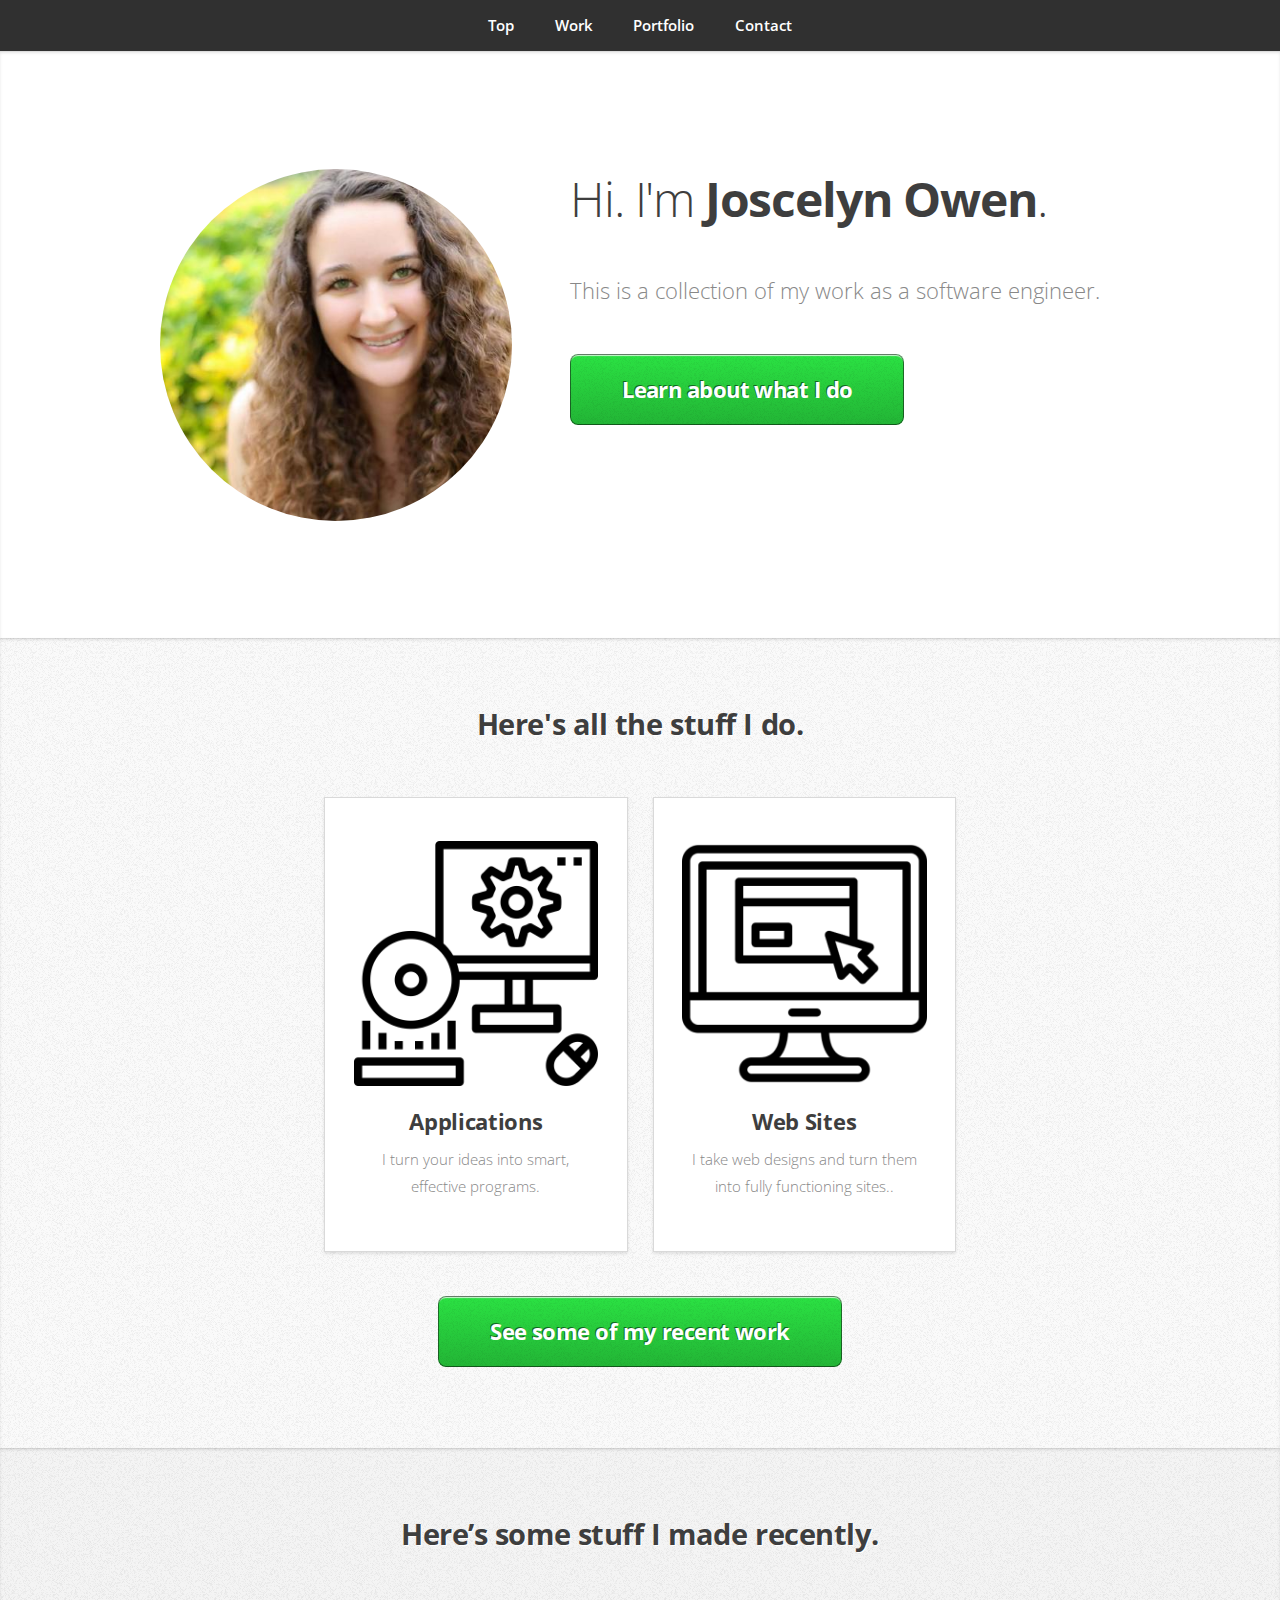
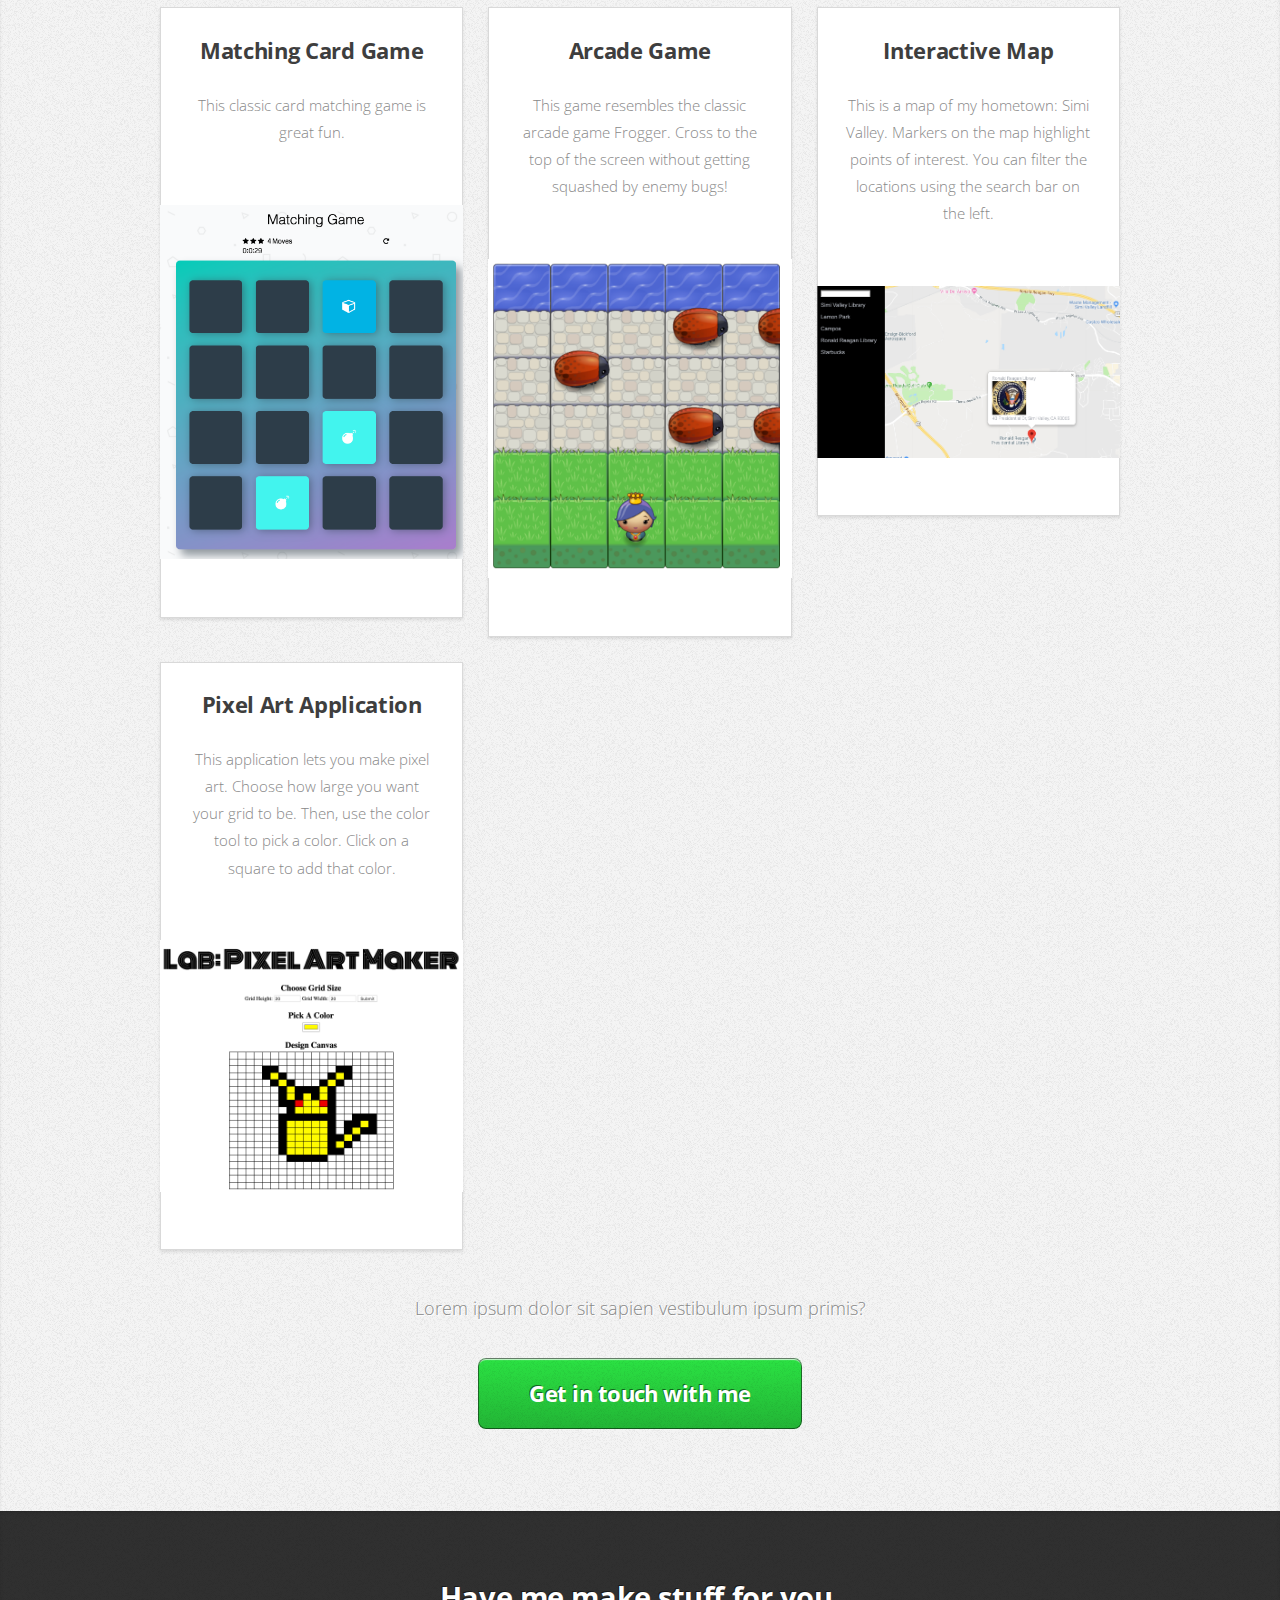
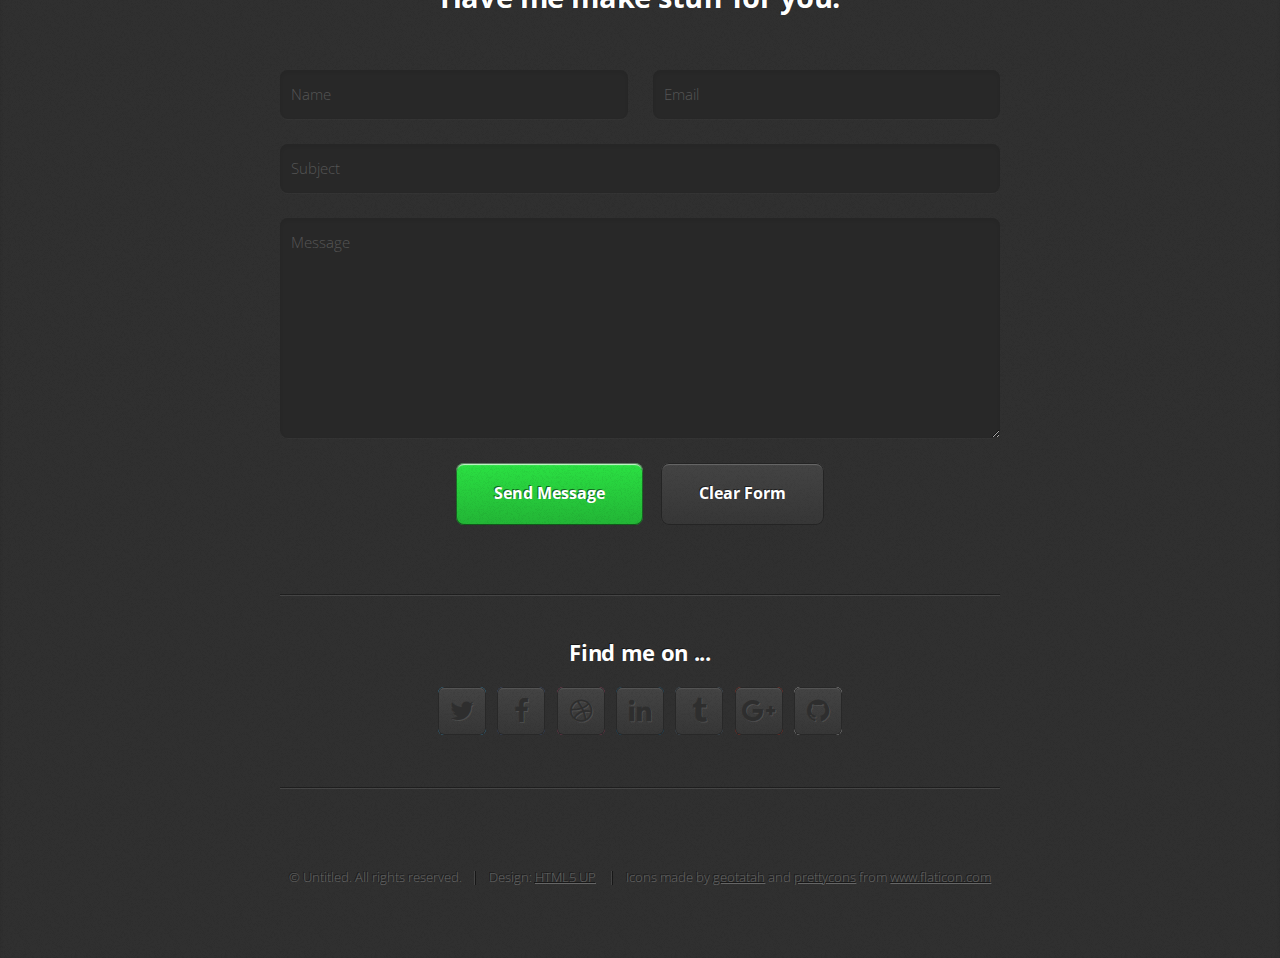
==== commit 5b4ab23e: "removed text" ====
--- a/html5up-miniport/index.html
+++ b/html5up-miniport/index.html
@@ -119,7 +119,6 @@
 				<div class="container medium">
 					<header>
 						<h2>Have me make stuff for you.</h2>
-						<p>Ornare nulla proin odio consequat sapien vestibulum ipsum.</p>
 					</header>
 					<div class="row">
 						<div class="col-12">
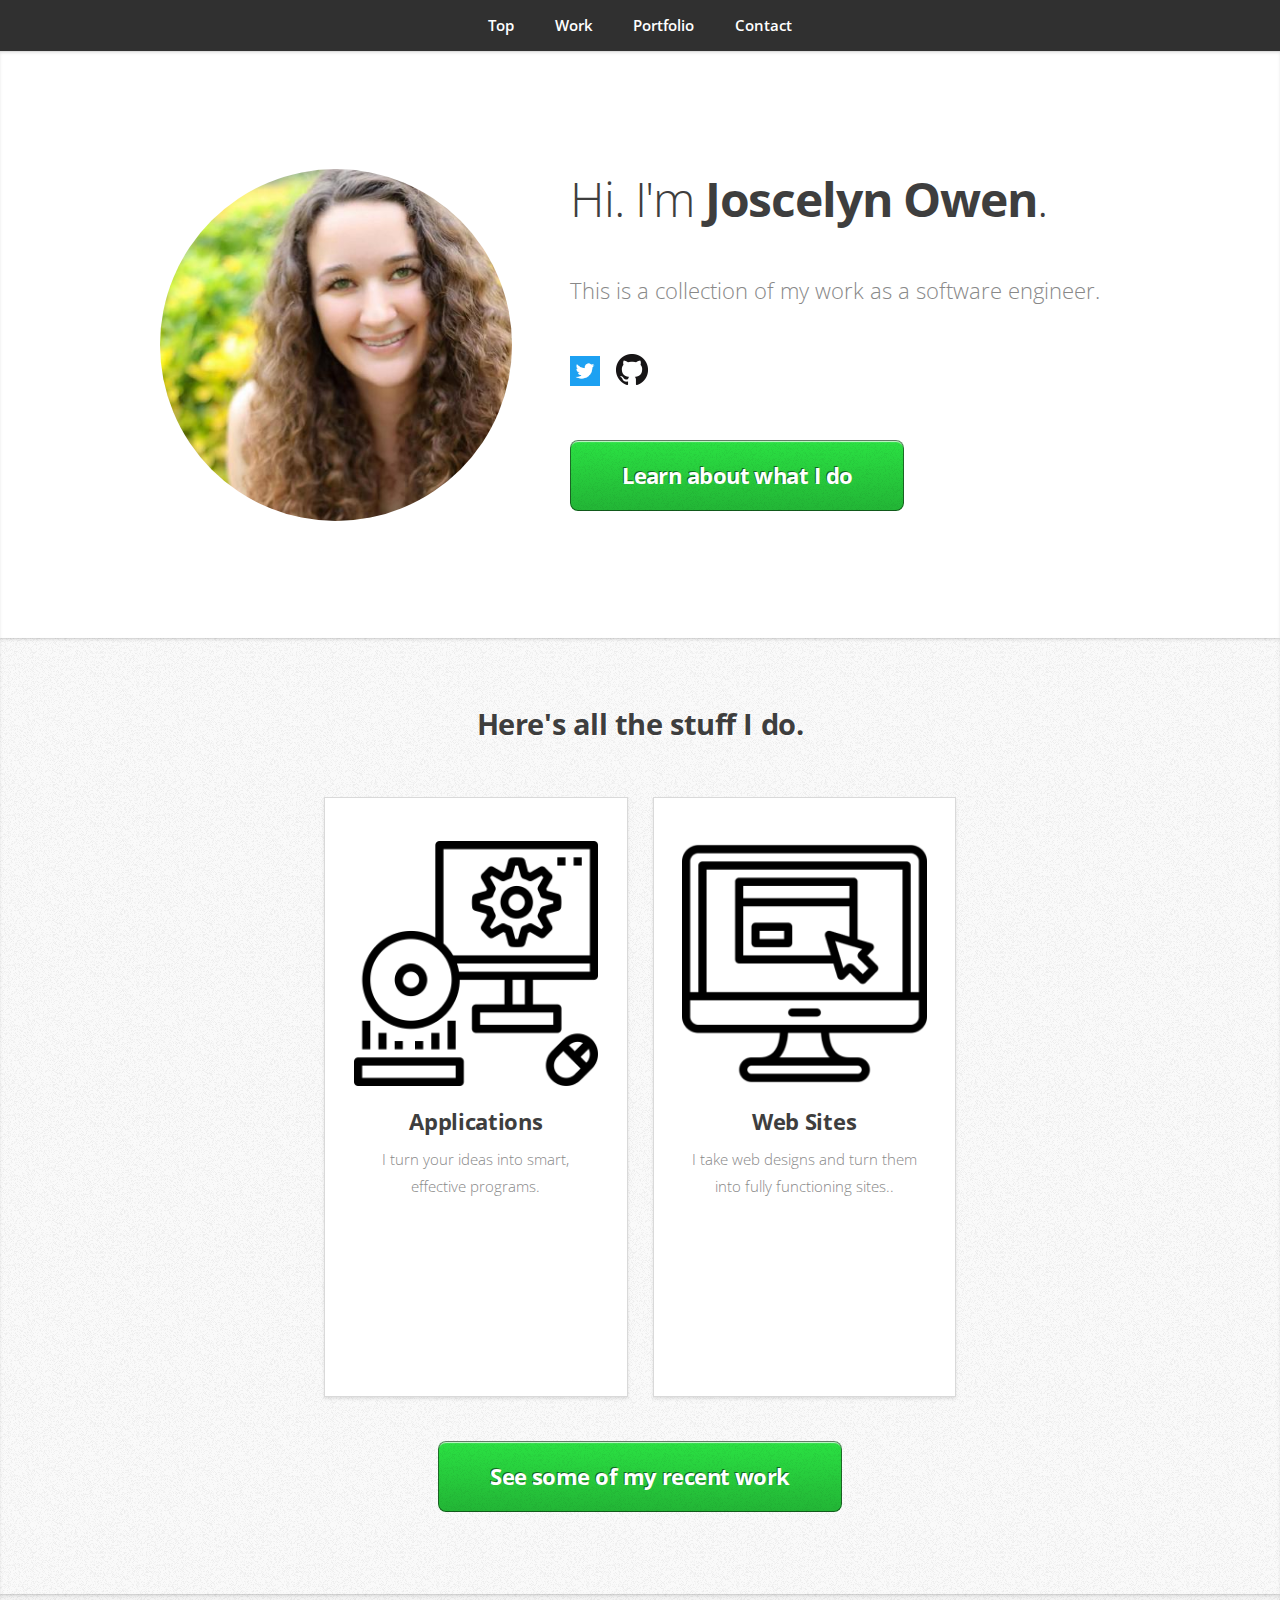
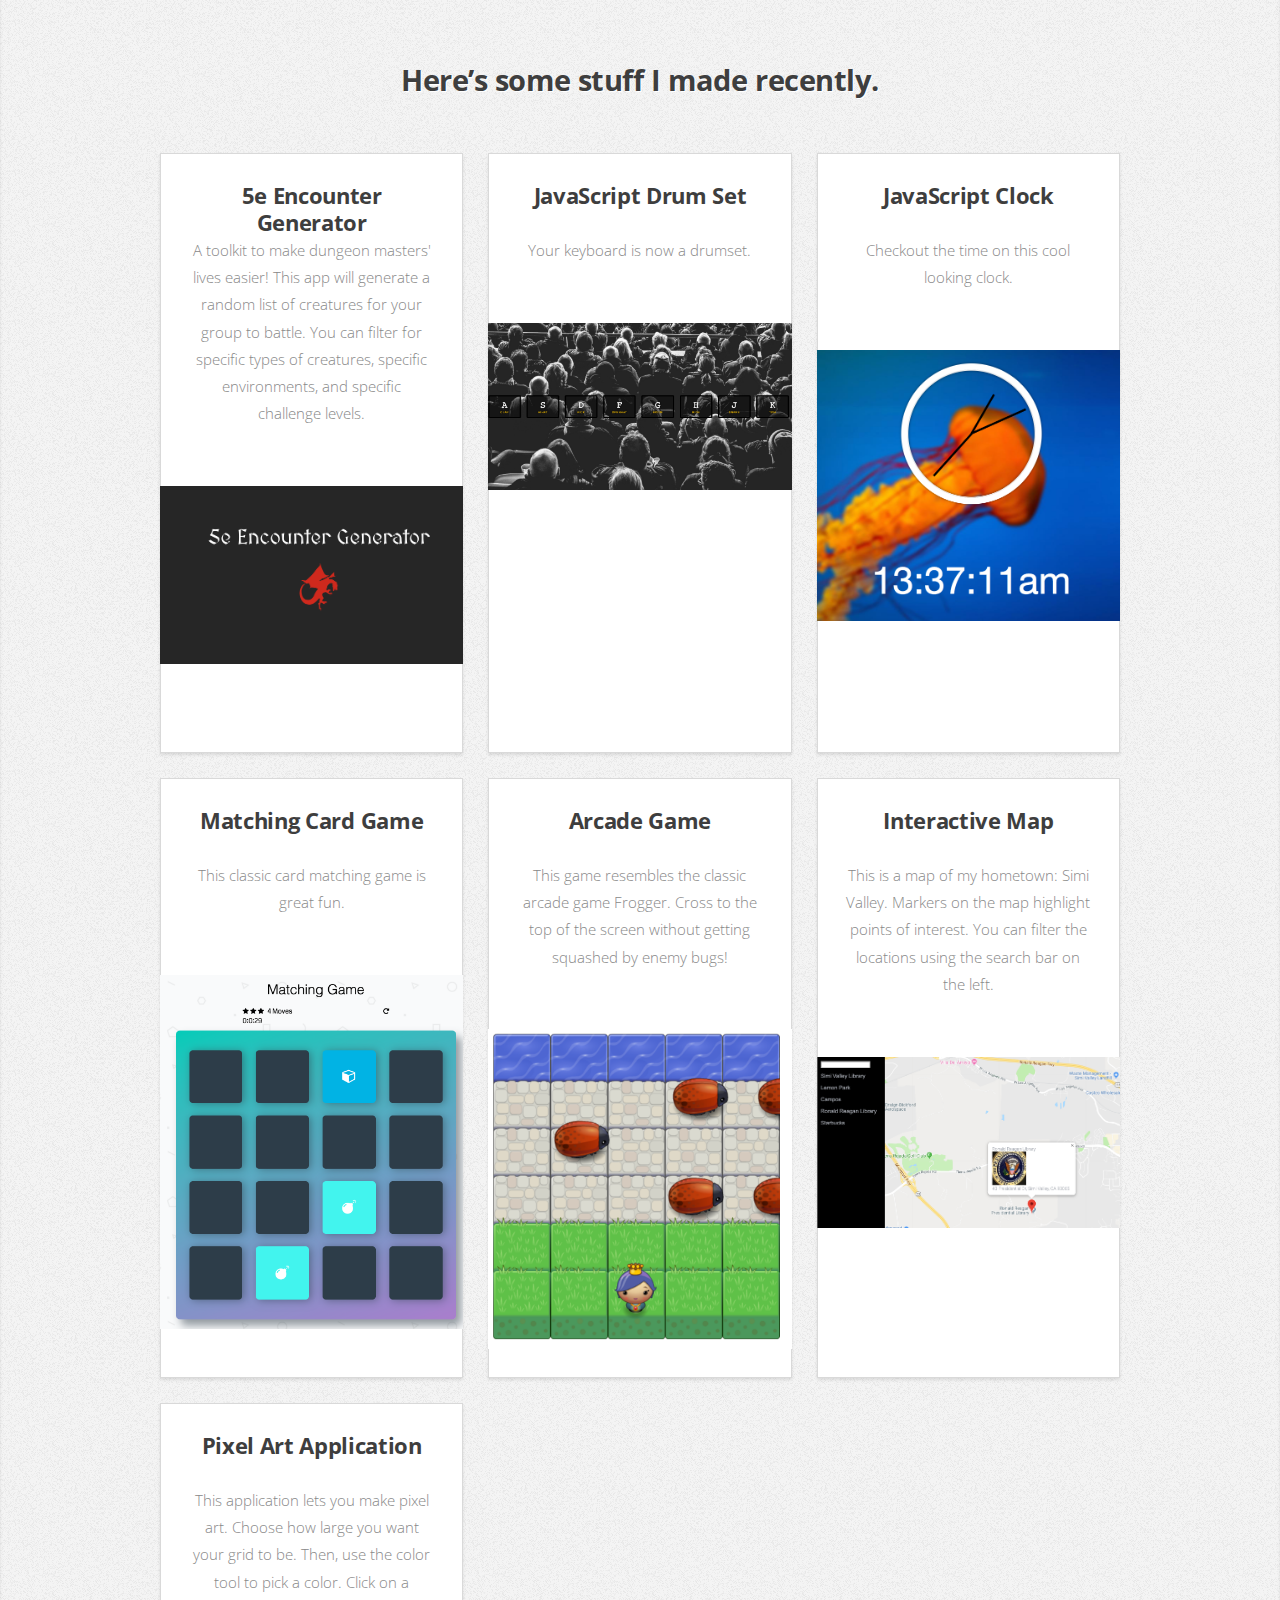
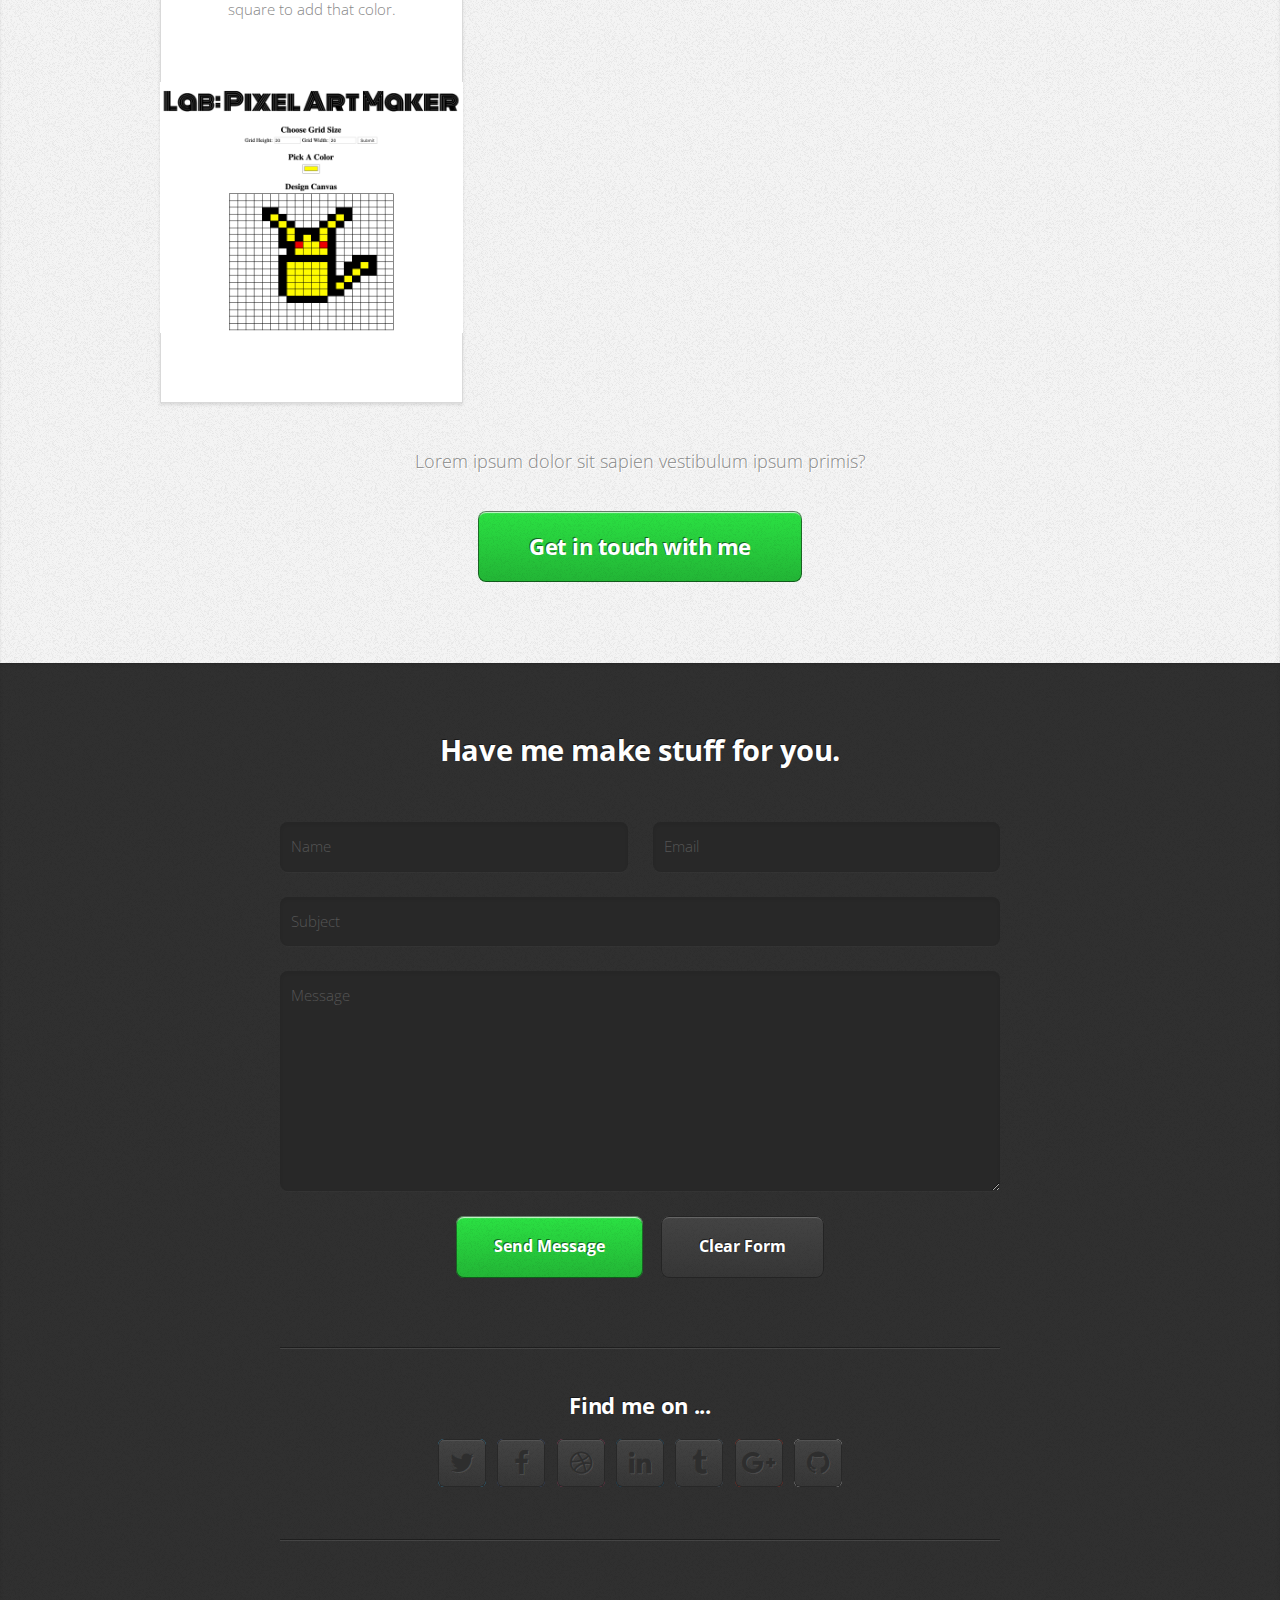
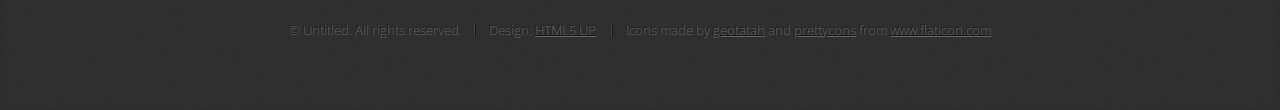
==== commit e2a9fde3: "updated projects" ====
--- a/html5up-miniport/index.html
+++ b/html5up-miniport/index.html
@@ -35,6 +35,11 @@
 								<h1>Hi. I'm <strong>Joscelyn Owen</strong>.</h1>
 							</header>
 							<p>This is a collection of my work as a software engineer.</p>
+
+							<p>
+								<a href="https://twitter.com/JosRoseOwen"><img class="twitter" src="images/twitter.png"></a>
+								<a href="https://github.com/Joscelyn1"><img class="github" src="images/GitHub-Mark-32px.png"></a>
+							</p>
 							<a href="#work" class="button large scrolly">Learn about what I do</a>
 						</div>
 					</div>
@@ -77,6 +82,30 @@
 					</header>
 					<div class="row">
 						<div class="col-4 col-6-medium col-12-small">
+								<article class="box style2">
+									<h3><a href="https://5e-encounters.netlify.com/">5e Encounter Generator</a></h3>
+									<p>A toolkit to make dungeon masters' lives easier! This app will generate a random list of creatures for your group to battle. You can filter for specific types of creatures, specific environments, and specific challenge levels.</p>
+									<a href="https://5e-encounters.netlify.com/" class="image fit featured"><img src="images/5e-encounter-generator.png" alt="pixel art maker" /></a>
+
+								</article>
+							</div>
+						<div class="col-4 col-6-medium col-12-small">
+								<article class="box style2">
+									<h3><a href="https://joscelyn1.github.io/JavaScript-Drum-Kit/">JavaScript Drum Set</a></h3>
+									<p>Your keyboard is now a drumset.</p>
+									<a href="https://joscelyn1.github.io/JavaScript-Drum-Kit/" class="image fit featured"><img src="images/js-drumset.png" alt="pixel art maker" /></a>
+
+								</article>
+							</div>
+							<div class="col-4 col-6-medium col-12-small">
+									<article class="box style2">
+										<h3><a href="https://joscelyn1.github.io/JavaScript-Clock/">JavaScript Clock</a></h3>
+										<p>Checkout the time on this cool looking clock.</p>
+										<a href="https://joscelyn1.github.io/JavaScript-Clock/" class="image fit featured"><img src="images/js-clock.png" alt="pixel art maker" /></a>
+	
+									</article>
+								</div>
+						<div class="col-4 col-6-medium col-12-small">
 							<article class="box style2">
 								<h3><a href="https://joscelyn1.github.io/Matching-Card-Game/">Matching Card Game</a></h3>
 								<p>This classic card matching game is great fun.</p>
@@ -106,6 +135,7 @@
 
 							</article>
 						</div>
+					
 					</div>
 					<footer>
 						<p>Lorem ipsum dolor sit sapien vestibulum ipsum primis?</p>
--- a/html5up-miniport/assets/css/main.css
+++ b/html5up-miniport/assets/css/main.css
@@ -1395,6 +1395,7 @@
 
 				.row > .col-12-small {
 					width: 100%;
+					
 				}
 
 				.row > .off-12-small {
@@ -2367,6 +2368,7 @@
 					max-width: 32em;
 					margin-left: auto !important;
 					margin-right: auto !important;
+					
 				}
 
 		/* Wrappers */
@@ -2445,4 +2447,15 @@
 						margin-top: 0;
 					}
 
+	}
+
+
+
+	.box {
+		height: 600px !important;
+	}
+
+	.twitter {
+		width: 40px !important;
+		padding-right: 10px;
 	}